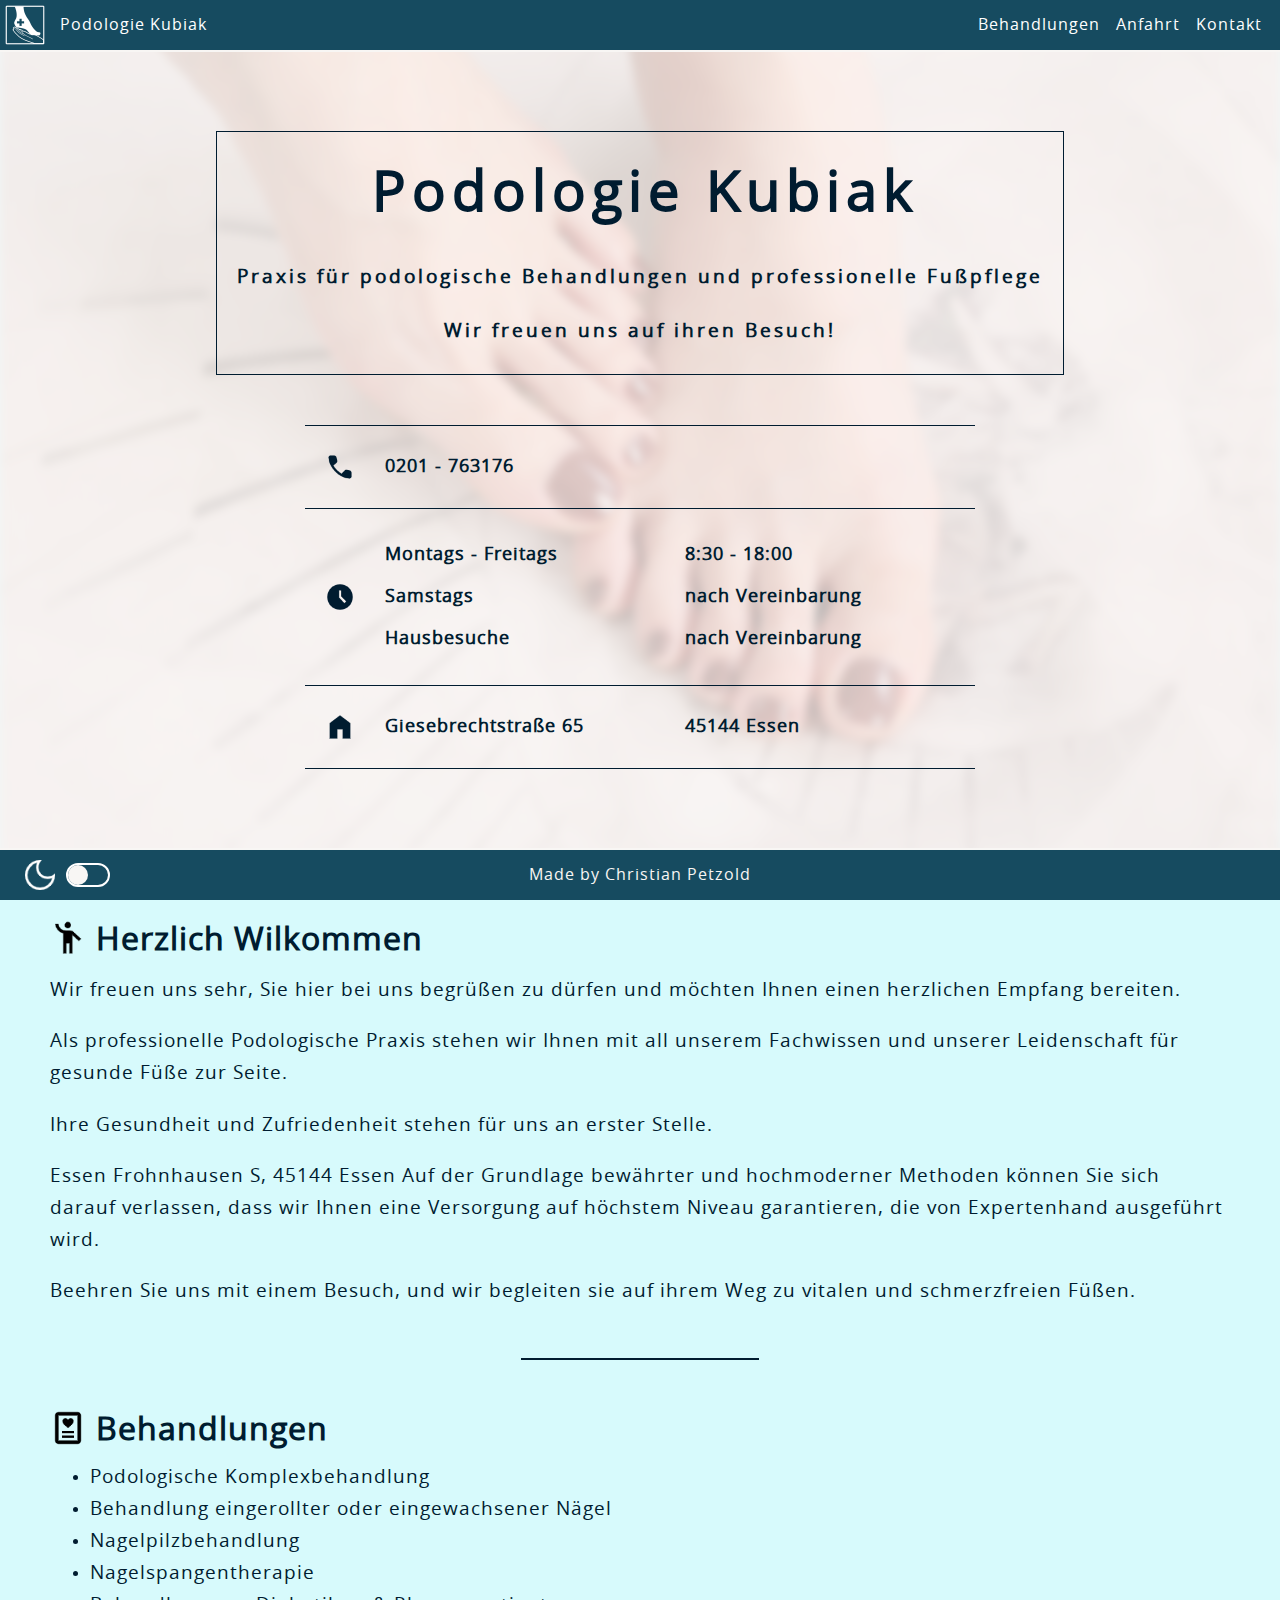
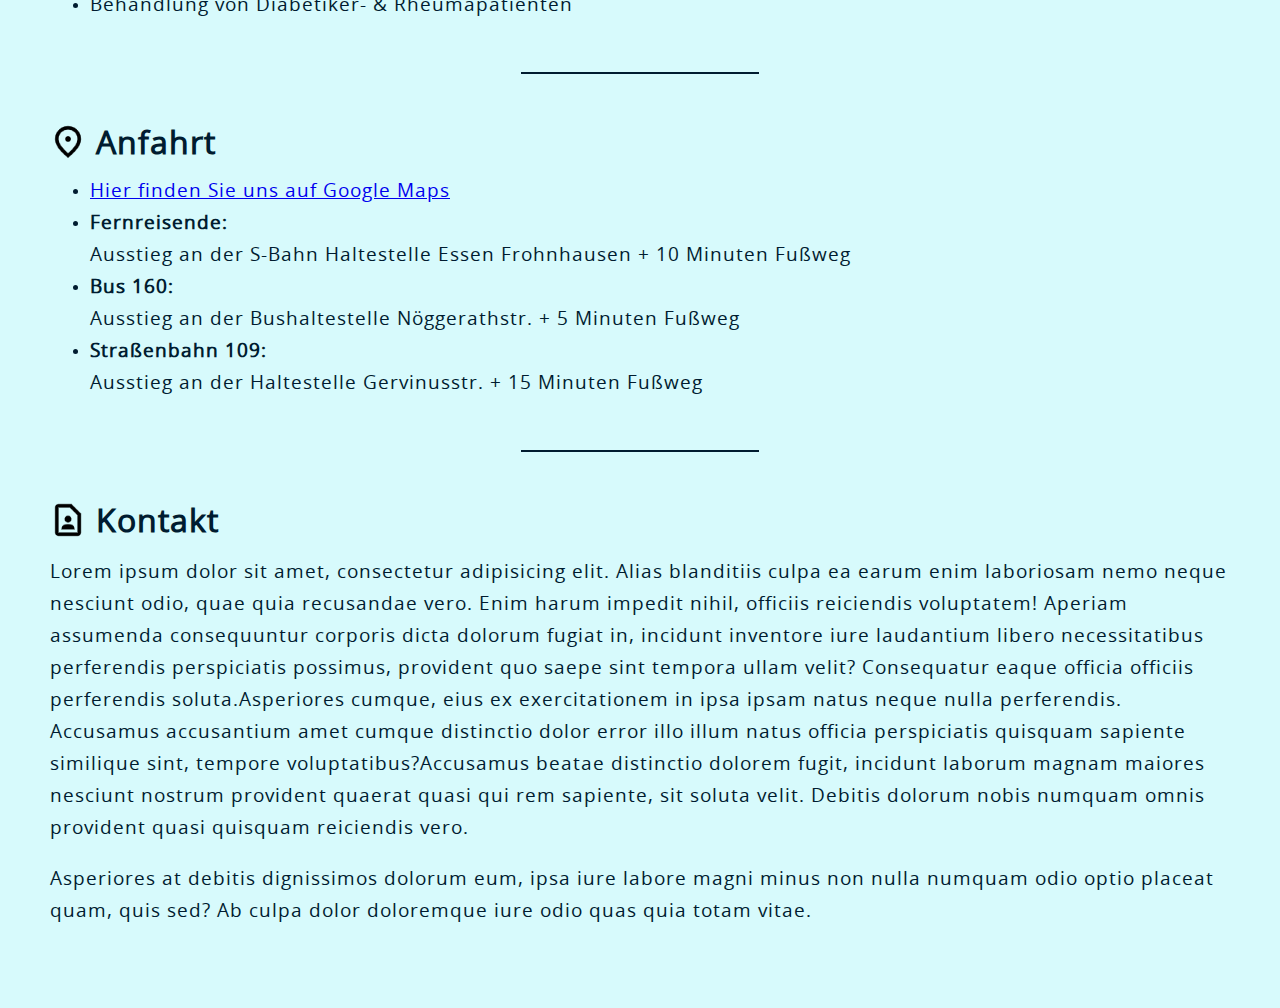
==== index.html @ 6bc362d2 "work on main content" ====
<!doctype html>
<html lang="en">
<head>
    <meta charset="UTF-8">
    <meta name="viewport"
          content="width=device-width, user-scalable=no, initial-scale=1.0, maximum-scale=1.0, minimum-scale=1.0, user-scalable=no">
    <meta http-equiv="X-UA-Compatible" content="ie=edge">
    <link rel="stylesheet" href="styles.css">
    <title>Podologie Kubiak</title>
</head>
<body>
<header>
    <nav class="navbar">
        <div class="left">
            <img class="navbar-icon" src="assets/images/icons/First-draft-icon.png" alt="Podologie Kubiak Logo">
            <a href="#home">Podologie Kubiak</a>
        </div>
        <div class="right">
            <a href="#behandlungen">Behandlungen</a>
            <a href="#anfahrt">Anfahrt</a>
            <a href="#kontakt">Kontakt</a>
        </div>
        <div class="hamburger">
            <div class="bar1"></div>
            <div class="bar2"></div>
            <div class="bar3"></div>
        </div>
    </nav>
</header>
<nav class="mobileNav">
    <a href="#home">Home</a>
    <hr/>
    <a href="#behandlungen">Behandlungen</a>
    <hr/>
    <a href="#anfahrt">Anfahrt</a>
    <hr/>
    <a href="#kontakt">Kontakt</a>
</nav>
<div id="home" class="main">
    <div class="slideshow-overlay-content">
        <div class="text-wrapper">
            <h1>Podologie Kubiak</h1>
            <p>Praxis für podologische Behandlungen und professionelle Fußpflege</p>
            <p>Wir freuen uns auf ihren Besuch!</p>
        </div>
        <div class="info-grid">
            <div id="phone" class="info-grid-item">
                <img class="icon-to-filter" src="assets/images/icons/phone.png">
                <p>0201 - 763176</p>
            </div>
            <div id="time" class="info-grid-item">
                <img class="icon-to-filter" src="assets/images/icons/time.png">
                <div class="time-table">
                    <p id="text1">Montags - Freitags</p>
                    <p id="time1">8:30 - 18:00</p>
                    <p id="text2">Samstags</p>
                    <p id="time2">nach Vereinbarung</p>
                    <p id="text3">Hausbesuche</p>
                    <p id="time3">nach Vereinbarung</p>
                </div>


            </div>
            <div id="address" class="info-grid-item">
                <img class="icon-to-filter" src="assets/images/icons/home.png">
                <div class="address-table">

                </div>
                <p>Giesebrechtstraße 65</p>
                <p>45144 Essen</p>
            </div>
        </div>
    </div>
    <div class="slideshow-overlay"></div>
    <div class="slideshow">
        <div class="slideshow-image">
            <img class=slide-image-1 src="assets/images/main-carousel/feet-1.jpg">
        </div>
        <div class="slideshow-image">
            <img class=slide-image-2 src="assets/images/main-carousel/flowers-1.jpg">
        </div>
        <div class="slideshow-image">
            <img class=slide-image-3 src="assets/images/main-carousel/feet-2.jpg">
        </div>
        <div class="slideshow-image">
            <img class=slide-image-4 src="assets/images/main-carousel/flowers-2.jpg">
        </div>
        <div class="slideshow-image">
            <img class=slide-image-5 src="assets/images/main-carousel/feet-3.jpg">
        </div>
        <div class="slideshow-image">
            <img class=slide-image-6 src="assets/images/main-carousel/flowers-3.jpg">
        </div>
    </div>
</div>
<div class="wrapper">
    <div>
        <header class="section-header">
            <img src="assets/images/icons/person-wave.png" class="icon-to-filter">
            <h1>Herzlich Wilkommen</h1>
        </header>
        <p>
            Wir freuen uns sehr, Sie hier bei uns begrüßen zu dürfen und möchten Ihnen einen herzlichen Empfang
            bereiten. </p>
        <p>
            Als professionelle Podologische Praxis stehen wir Ihnen mit all unserem Fachwissen und unserer Leidenschaft
            für gesunde
            Füße zur Seite.
        </p>

        <p>
            Ihre Gesundheit und Zufriedenheit stehen für uns an erster Stelle.
        </p>

        <p>Essen Frohnhausen S, 45144 Essen
            Auf der Grundlage bewährter und hochmoderner Methoden können Sie sich darauf verlassen, dass wir Ihnen eine
            Versorgung auf höchstem Niveau garantieren, die von Expertenhand ausgeführt wird.
        </p>

        <p>
            Beehren Sie uns mit einem Besuch, und wir begleiten sie auf ihrem Weg zu vitalen und schmerzfreien Füßen.
        </p>
    </div>

    <hr class="section-divider">

    <div>
        <header class="section-header">
            <img src="assets/images/icons/diagnosis.png" class="icon-to-filter">
            <h2 id="behandlungen">Behandlungen</h2>
        </header>
        <ul>
            <li>Podologische Komplexbehandlung</li>
            <li>Behandlung eingerollter oder eingewachsener Nägel</li>
            <li>Nagelpilzbehandlung</li>
            <li>Nagelspangentherapie</li>
            <li>Behandlung von Diabetiker- & Rheumapatienten</li>
        </ul>
    </div>

    <hr class="section-divider">

    <div>
        <header class="section-header">
            <img src="assets/images/icons/location.png" class="icon-to-filter">
            <h2 id="anfahrt">Anfahrt</h2>
        </header>
        <ul class="transit-list">
            <li><a href="https://goo.gl/maps/pxqAhX6qdUjg96m56">Hier finden Sie uns auf Google Maps</a></li>
            <li><p style="font-weight: bold">Fernreisende:</p>
                <p>Ausstieg an der S-Bahn Haltestelle Essen Frohnhausen + 10 Minuten Fußweg</p></li>
            <li>
                <p style="font-weight: bold">Bus 160:</p>
                <p>Ausstieg an der Bushaltestelle Nöggerathstr. + 5 Minuten Fußweg</p></li>
            <li>
                <p style="font-weight: bold">Straßenbahn 109:</p>
                <p>Ausstieg an der Haltestelle Gervinusstr. + 15 Minuten Fußweg</p></li>
        </ul>
    </div>

    <hr class="section-divider">

    <div>
        <header id="kontakt" class="section-header">
            <img src="assets/images/icons/contact.png" class="icon-to-filter">
            <h2>Kontakt</h2>
        </header>
        <p>Lorem ipsum dolor sit amet, consectetur adipisicing elit. Alias blanditiis culpa ea earum enim laboriosam nemo neque nesciunt odio, quae quia recusandae vero. Enim harum impedit nihil, officiis reiciendis voluptatem! Aperiam assumenda consequuntur corporis dicta dolorum fugiat in, incidunt inventore iure laudantium libero necessitatibus perferendis perspiciatis possimus, provident quo saepe sint tempora ullam velit? Consequatur eaque officia officiis perferendis soluta.</span><span>Asperiores cumque, eius ex exercitationem in ipsa ipsam natus neque nulla perferendis. Accusamus accusantium amet cumque distinctio dolor error illo illum natus officia perspiciatis quisquam sapiente similique sint, tempore voluptatibus?</span><span>Accusamus beatae distinctio dolorem fugit, incidunt laborum magnam maiores nesciunt nostrum provident quaerat quasi qui rem sapiente, sit soluta velit. Debitis dolorum nobis numquam omnis provident quasi quisquam reiciendis vero.</span><p>Asperiores at debitis dignissimos dolorum eum, ipsa iure labore magni minus non nulla numquam odio optio placeat quam, quis sed? Ab culpa dolor doloremque iure odio quas quia totam vitae.</p>
    </div>
</div>
<footer class="footer">
    <div class="color-toggle">
        <img class="footer-icon" src="assets/images/icons/dark_mode_icon_white.png" alt="dark-mode">
        <div class="toggle">
            <div class="toggle-bar">
                <div class="toggle-circle"></div>
            </div>
        </div>

    </div>
    <span>Made by Christian Petzold</span>
</footer>
<script src="index.js"></script>
</body>
</html>
---- styles.css ----
@font-face {
    font-family: "Open Sans";
    src: url('assets/fonts/opensans-variablefont_wdthwght-webfont.woff') format("woff");
    src: url('assets/fonts/opensans-variablefont_wdthwght-webfont.woff2') format("woff2");
}

:root {
    --vh: null;

    --fixed-slate: #413F42;
    --fixed-black-pearl: #001C30;
    --fixed-white: #F8F6F4;
    --fixed-deep-sea: #164B60;
    --fixed-turquoise: #64CCC5;
    --fixed-navy: #1B6B93;
    --fixed-rose: #E8A9A9;
    --fixed-white-ice: #D7FAFC;

    --fixed-black-pearl-filter: invert(10%) sepia(21%) saturate(3636%) hue-rotate(175deg) brightness(91%) contrast(103%);
    --fixed-white-filter: invert(99%) sepia(81%) saturate(310%) hue-rotate(293deg) brightness(105%) contrast(94%);

    --theme-font-color: var(--fixed-black-pearl);
    --theme-overlay-color: var(--fixed-white);
    --theme-body-color: var(--fixed-white-ice);
    --theme-nav-color: var(--fixed-deep-sea);
    --theme-color-filter: var(--fixed-black-pearl-filter);
}

body {
    margin: 0;
    height: 100vh;
    height: calc(var(--vh, 1vh) * 100);
    width: 100vw;
    max-width: 100%;

    font-family: "Open Sans", sans-serif;
    letter-spacing: 1px;

    background-color: var(--theme-body-color);
    color: var(--theme-font-color);
}

p{
    font-size: 1.2rem;
    line-height: 2rem;
}

.section-divider {
    margin: 50px auto;
    width: 20%;
    border: 1px solid var(--theme-font-color);
}

li{
    font-size: 1.2rem;
    line-height: 2rem;
}

.navbar {
    position: fixed;
    top: 0;
    width: 100%;
    height: 50px;
    display: flex;
    z-index: 6;

    background-color: var(--theme-nav-color);
    border-bottom: 2px solid var(--fixed-white);
    color: white;
    font-size: 16px;
}

.navbar-icon {
    width: 50px;
    height: 50px;
    margin-right: 10px;
}

.navbar .left {
    position: absolute;
    height: 100%;

    display: flex;
    align-content: center;
    align-items: center;
}

.navbar .left a {
    color: white;
    text-decoration: none;
}

.navbar .left a:hover {
    color: white;
    text-decoration: underline;
    cursor: pointer;
}

.navbar .right {
    height: 100%;
    position: absolute;
    right: 10px;

    display: flex;
    align-content: center;
    align-items: center;
}

.navbar .right a {
    color: white;
    text-decoration: none;
    margin: 0 8px;
}

.navbar .right a:hover {
    cursor: pointer;
    text-decoration: underline;
}

.navbar .hamburger {
    cursor: pointer;
    display: none;
    height: 50px;
    width: 50px;
}

.bar1,
.bar2,
.bar3 {
    background-color: white;
    height: 4px;
    width: 36px;
    margin: 3px;
    border-radius: 10px;
}

.main {
    height: 100vh;
    width: 100%;

    display: flex;
    justify-content: center;
    align-items: center;
}

.slideshow-overlay-content {
    position: absolute;
    height: 100%;
    width: 100%;
    display: flex;
    justify-content: center;
    align-items: center;
    flex-direction: column;
    z-index: 3;
    color: var(--theme-font-color);
}

.text-wrapper {
    display: flex;
    justify-content: center;
    align-items: center;
    flex-direction: column;

    max-width: 80%;
    padding: 30px 10px 0 10px;
    border: 1px solid var(--theme-font-color);

}

.slideshow-overlay-content .text-wrapper h1 {
    margin: 0 10px 40px 10px;
    font-size: 3.5rem;
    letter-spacing: 6px;
    line-height: 4rem;
    text-align: center;
    font-weight: bold;
}

.slideshow-overlay-content .text-wrapper p {
    margin: 0 10px 30px 10px;
    font-size: 1.2rem;
    text-align: center;
    letter-spacing: 3px;
    line-height: 1.5rem;
    font-weight: bold;
}

.slideshow-overlay-content .info-grid {
    padding-top: 50px;
    display: grid;
    grid-template-areas:
    "phone"
    "time"
    "address";
}

.slideshow-overlay-content .info-grid .info-grid-item:last-of-type{
    border-bottom: 1px solid var(--theme-font-color);
}

.slideshow-overlay-content .info-grid .info-grid-item {
    padding: 20px 0;
    display: flex;
    align-content: center;
    align-items: center;
    border-top: 1px solid var(--theme-font-color);
}


.slideshow-overlay-content .info-grid .info-grid-item img {
    filter: var(--theme-color-filter);
    width: 30px;
    height: 30px;
    padding: 5px 20px;
}

.slideshow-overlay-content .info-grid .info-grid-item .time-table {
    margin: 5px 0;
    display: grid;
    grid-template-areas:
    "text1 time1"
    "text2 time2"
    "text3 time3";
}

.slideshow-overlay-content .info-grid .info-grid-item p {
    width: 280px;
    margin: 5px 10px;
    font-weight: bold;
    font-size: 1.1rem;
}

.slideshow-overlay {
    position: absolute;
    height: 100%;
    width: 100%;
    background-color: var(--theme-overlay-color);
    opacity: 75%;
    z-index: 2;
}

.slideshow {
    position: absolute;
    height: 100%;
    width: 100%;
    overflow: hidden;
    z-index: 1;
}

.slideshow-image {
    height: 100%;
    width: 100%;
}

.slideshow-image img {
    object-fit: cover;
    filter: blur(5px);
    width: 100%;
    height: 100%;
}

.wrapper {
    margin: 0 50px;
    box-sizing: border-box;
    padding-bottom: 60px;
}

.section-header {
    margin-top: 20px;
    display: flex;
    align-items: flex-end;
    align-content: center;
}

.section-header img {
    width: 36px;
    height: 36px;
}

h1 {
    font-size: 2rem;
    padding: 0 0 0 10px;
    margin: 0;
}

h2{
    font-size: 2rem;
    padding: 0 0 0 10px;
    margin: 0;
}

.transit-list p {
    margin: 0;
}

footer {
    height: 50px;
    width: 100%;
    z-index: 6;

    position: fixed;
    bottom: 0;
    display: flex;
    justify-content: center;
    align-items: center;

    border-top: 2px solid var(--fixed-white);
    background-color: var(--theme-nav-color);
}

footer span {
    color: var(--fixed-white);
}

footer .color-toggle {
    position: absolute;
    display: flex;
    justify-content: center;
    align-items: center;
    left: 20px;
}

footer .color-toggle .toggle {
    position: relative;
    display: flex;
    justify-content: center;
    align-items: center;
}

footer .color-toggle .toggle .toggle-bar {
    width: 40px;
    height: 20px;
    margin: 0 6px;

    border: 2px solid white;
    border-radius: 14px;
    background-color: var(--theme-nav-color);
}

footer .color-toggle .toggle .toggle-bar .toggle-circle {
    height: 20px;
    width: 20px;
    border-radius: 50%;

    background-color: var(--fixed-white);
    position: absolute;
    left: 8px;
    z-index: 2;
}

.activateDarkMode {
    transform: translateX(20px);
}

.changeSliderColor {
    background-color: var(--fixed-turquoise) !important;
}

footer .footer-icon {
    width: 40px;
}

footer a:hover {
    cursor: pointer;
    text-decoration: underline;
}

.animateBar1 {
    animation: flipBar1 0.4s;
    animation-fill-mode: forwards;
}

.animateBar2 {
    animation: fadeBar2 0.4s;
    animation-fill-mode: forwards;
}

.animateBar3 {
    animation: flipBar3 0.4s;
    animation-fill-mode: forwards;
}

.mobileNav {
    width: 120px;
    height: 100vh;
    display: flex;
    flex-direction: column;
    justify-content: center;
    align-items: center;
    top: 0;
    right: -160px;
    position: fixed;

    transition: transform 0.7s;
    z-index: 5;

    background-color: var(--theme-nav-color);
    border-left: 2px solid var(--fixed-white);
}

.mobileNav a {
    text-decoration: none;
    margin: 12px 0;
    color: var(--fixed-white);
}

.mobileNav hr {
    width: 5px;
    margin: 5px 0;
}

.openDrawer {
    transform: translateX(-160px);
}

.whiteFilter{
    filter:invert(99%) sepia(81%) saturate(310%) hue-rotate(293deg) brightness(105%) contrast(94%);
}


@media only screen and (max-width: 768px) {

    .slideshow-overlay-content .text-wrapper h1 {
        margin: 0 10px 20px 10px;
        font-size: 3rem;
        letter-spacing: 6px;
        line-height: 3rem;
    }

    .slideshow-overlay-content .text-wrapper p {
        margin: 0 5px 10px 5px;
        font-size: 1rem;
        text-align: center;
        line-height: 2rem;
        letter-spacing: 1px;
        font-weight: bold;
    }

    .slideshow-overlay-content .info-grid .info-grid-item p {
        width: 200px;
        margin: 5px 5px;
        font-size: 1rem;
        letter-spacing: 0px;
    }

    .slideshow-overlay-content .info-grid .info-grid-item img {
        width: 25px;
        height: 25px;
        margin: 0;
        padding: 5px 20px 5px 0px;
    }

    .wrapper {
        margin: 0 20px;
    }

    .navbar .right {
        display: none;
    }

    .navbar .hamburger {
        position: absolute;
        right: 10px;
        display: flex;
        flex-direction: column;
        justify-content: center;
        align-items: center;
    }

    footer span {
        display: none;
    }

    footer .color-toggle {
        position: static;
        align-self: center;
    }
}

@media only screen and  (max-width: 480px) {

    .text-wrapper{
        padding: 10px 0 0 0;
    }

    .slideshow-overlay-content .text-wrapper h1 {
        margin: 0 5px 10px 5px;
        font-size: 1.8rem;
        font-weight: 1000;
    }

    .slideshow-overlay-content .text-wrapper p:nth-of-type(1) {
        margin: 0 3px 10px 3px;
        font-size: 0.9rem;
        font-weight: 400;
    }

    .slideshow-overlay-content .text-wrapper p:nth-of-type(2) {
        display: none;
    }

    .slideshow-overlay-content .info-grid{
        padding: 30px;
    }

    .slideshow-overlay-content .info-grid .info-grid-item {
        padding: 10px 0;
    }

    .slideshow-overlay-content .info-grid .info-grid-item p {
        width: 130px;
        margin: 5px 0;
        font-size: 0.75rem;
        letter-spacing: 0;
    }

    .slideshow-overlay-content .info-grid .info-grid-item img {
        width: 20px;
        height: 20px;
        padding: 5px 10px 5px 0;
    }

}

@media only screen and (max-width: 300px) {

    .navbar .hamburger{
        width: 15px;
        height: 15px;
    }

    .slideshow-overlay-content .info-grid .info-grid-item p {
        width: 120px;
        font-size: 0.7rem;
    }

    .slideshow-overlay-content .info-grid .info-grid-item img {
        width: 20px;
        height: 20px;
        padding: 5px 10px;
    }

    .navbar .left .navbar-icon {
        display: none;
    }

    .slideshow-overlay-content .text-wrapper p:nth-of-type(1) {
        margin: 0 3px 20px 3px;
        font-size: 0.9rem;
    }


    .navbar .left a {
        margin-left: 10px;
    }


}

@media only screen and (min-width: 769px) {
    .mobileNav {
        transform: translateX(160px);
    }
}

@keyframes flipBar1 {
    from {
        transform: rotate(0deg);
    }
    to {
        transform: rotate(45deg) translate(4px, 10px);
    }
}

@keyframes reverseFlipBar1 {
    from {
        transform: rotate(45deg) translate(4px, 10px);
    }
    to {
        transform: rotate(0deg);
    }
}

@keyframes flipBar3 {
    from {
        transform: rotate(0deg);
    }
    to {
        transform: rotate(-45deg) translate(4px, -10px);
    }
}

@keyframes fadeBar2 {
    from {
        transform: scaleX(1);
        opacity: 1;
    }
    to {
        transform: scaleX(0);
    }
}
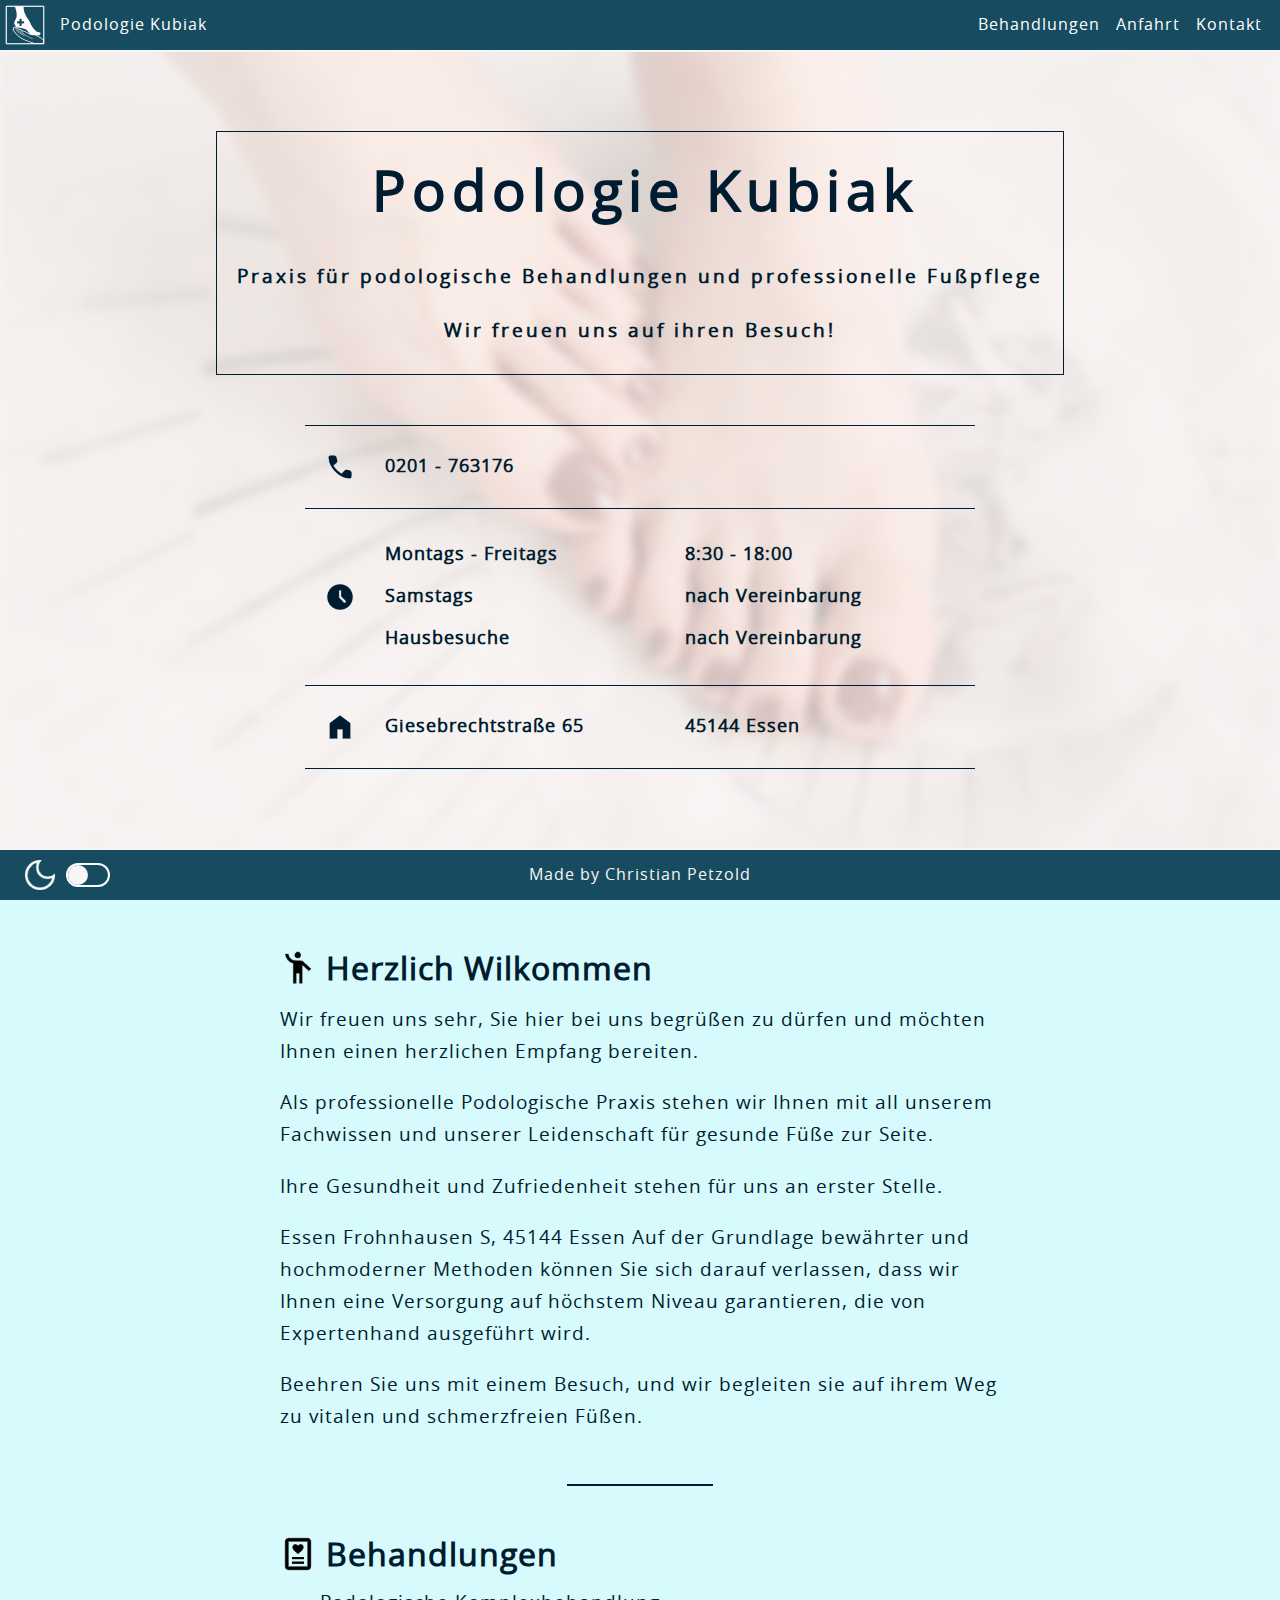
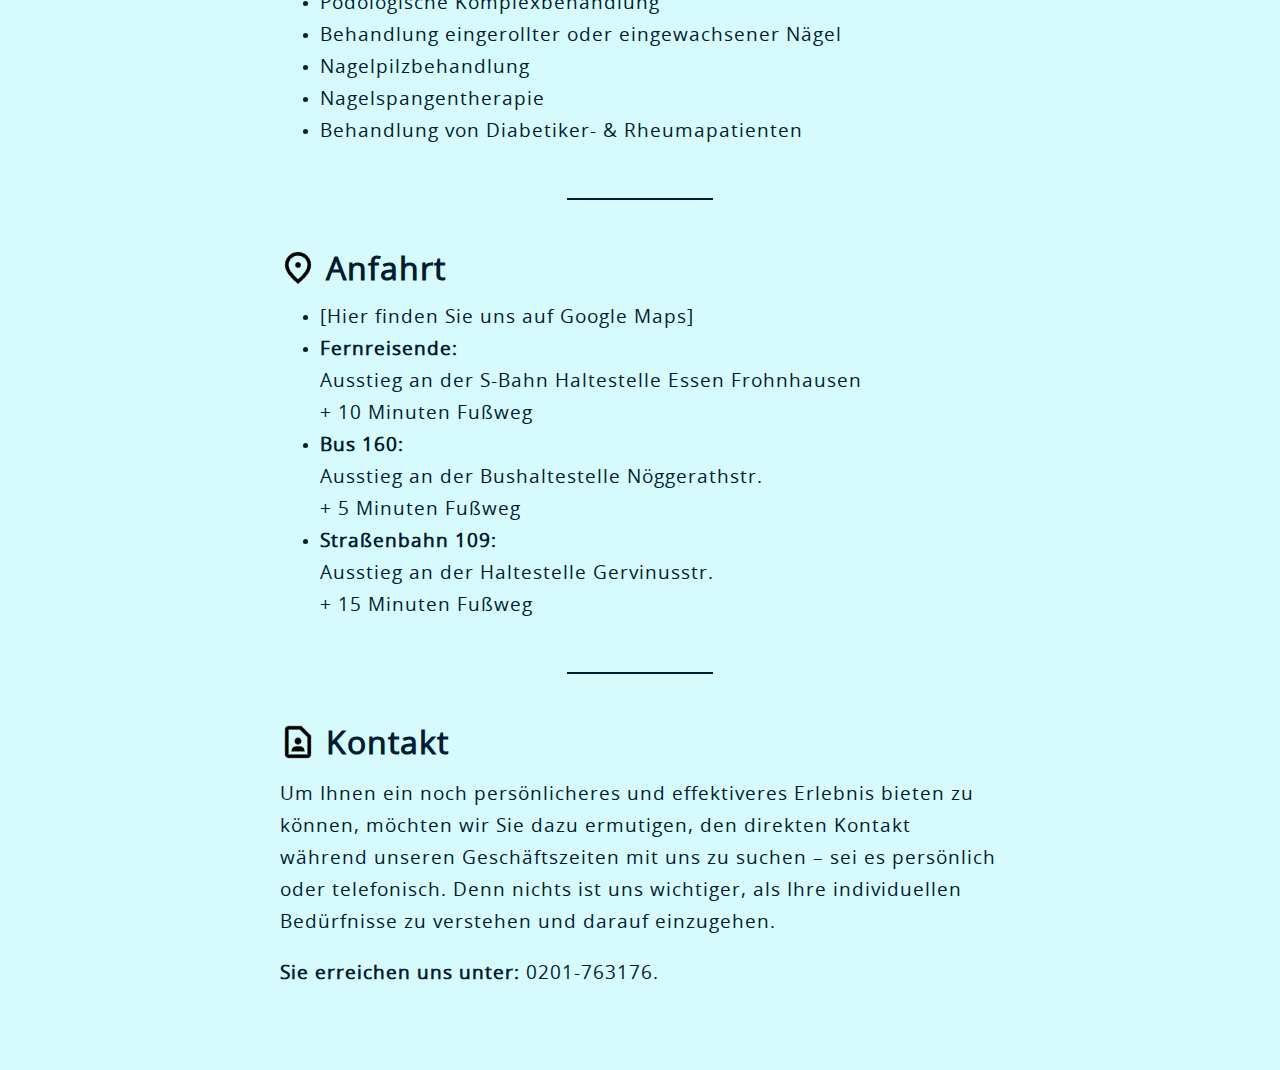
==== commit bcaffb67: "newest version" ====
--- a/index.html
+++ b/index.html
@@ -20,10 +20,12 @@
             <a href="#anfahrt">Anfahrt</a>
             <a href="#kontakt">Kontakt</a>
         </div>
-        <div class="hamburger">
-            <div class="bar1"></div>
-            <div class="bar2"></div>
-            <div class="bar3"></div>
+        <div class="phone-menu">
+            <div class="hamburger">
+                <div class="bar1"></div>
+                <div class="bar2"></div>
+                <div class="bar3"></div>
+            </div>
         </div>
     </nav>
 </header>
@@ -93,79 +95,96 @@
         </div>
     </div>
 </div>
-<div class="wrapper">
-    <div>
-        <header class="section-header">
-            <img src="assets/images/icons/person-wave.png" class="icon-to-filter">
-            <h1>Herzlich Wilkommen</h1>
-        </header>
-        <p>
-            Wir freuen uns sehr, Sie hier bei uns begrüßen zu dürfen und möchten Ihnen einen herzlichen Empfang
-            bereiten. </p>
-        <p>
-            Als professionelle Podologische Praxis stehen wir Ihnen mit all unserem Fachwissen und unserer Leidenschaft
-            für gesunde
-            Füße zur Seite.
-        </p>
-
-        <p>
-            Ihre Gesundheit und Zufriedenheit stehen für uns an erster Stelle.
-        </p>
-
-        <p>Essen Frohnhausen S, 45144 Essen
-            Auf der Grundlage bewährter und hochmoderner Methoden können Sie sich darauf verlassen, dass wir Ihnen eine
-            Versorgung auf höchstem Niveau garantieren, die von Expertenhand ausgeführt wird.
-        </p>
-
-        <p>
-            Beehren Sie uns mit einem Besuch, und wir begleiten sie auf ihrem Weg zu vitalen und schmerzfreien Füßen.
-        </p>
-    </div>
-
-    <hr class="section-divider">
-
-    <div>
-        <header class="section-header">
-            <img src="assets/images/icons/diagnosis.png" class="icon-to-filter">
-            <h2 id="behandlungen">Behandlungen</h2>
-        </header>
-        <ul>
-            <li>Podologische Komplexbehandlung</li>
-            <li>Behandlung eingerollter oder eingewachsener Nägel</li>
-            <li>Nagelpilzbehandlung</li>
-            <li>Nagelspangentherapie</li>
-            <li>Behandlung von Diabetiker- & Rheumapatienten</li>
-        </ul>
-    </div>
-
-    <hr class="section-divider">
-
-    <div>
-        <header class="section-header">
-            <img src="assets/images/icons/location.png" class="icon-to-filter">
-            <h2 id="anfahrt">Anfahrt</h2>
-        </header>
-        <ul class="transit-list">
-            <li><a href="https://goo.gl/maps/pxqAhX6qdUjg96m56">Hier finden Sie uns auf Google Maps</a></li>
-            <li><p style="font-weight: bold">Fernreisende:</p>
-                <p>Ausstieg an der S-Bahn Haltestelle Essen Frohnhausen + 10 Minuten Fußweg</p></li>
-            <li>
-                <p style="font-weight: bold">Bus 160:</p>
-                <p>Ausstieg an der Bushaltestelle Nöggerathstr. + 5 Minuten Fußweg</p></li>
-            <li>
-                <p style="font-weight: bold">Straßenbahn 109:</p>
-                <p>Ausstieg an der Haltestelle Gervinusstr. + 15 Minuten Fußweg</p></li>
-        </ul>
-    </div>
-
-    <hr class="section-divider">
-
-    <div>
-        <header id="kontakt" class="section-header">
-            <img src="assets/images/icons/contact.png" class="icon-to-filter">
-            <h2>Kontakt</h2>
-        </header>
-        <p>Lorem ipsum dolor sit amet, consectetur adipisicing elit. Alias blanditiis culpa ea earum enim laboriosam nemo neque nesciunt odio, quae quia recusandae vero. Enim harum impedit nihil, officiis reiciendis voluptatem! Aperiam assumenda consequuntur corporis dicta dolorum fugiat in, incidunt inventore iure laudantium libero necessitatibus perferendis perspiciatis possimus, provident quo saepe sint tempora ullam velit? Consequatur eaque officia officiis perferendis soluta.</span><span>Asperiores cumque, eius ex exercitationem in ipsa ipsam natus neque nulla perferendis. Accusamus accusantium amet cumque distinctio dolor error illo illum natus officia perspiciatis quisquam sapiente similique sint, tempore voluptatibus?</span><span>Accusamus beatae distinctio dolorem fugit, incidunt laborum magnam maiores nesciunt nostrum provident quaerat quasi qui rem sapiente, sit soluta velit. Debitis dolorum nobis numquam omnis provident quasi quisquam reiciendis vero.</span><p>Asperiores at debitis dignissimos dolorum eum, ipsa iure labore magni minus non nulla numquam odio optio placeat quam, quis sed? Ab culpa dolor doloremque iure odio quas quia totam vitae.</p>
+<div class="flex-wrapper">
+
+    <div class="wrapper">
+        <div>
+            <header class="section-header">
+                <img src="assets/images/icons/person-wave.png" class="icon-to-filter">
+                <h1>Herzlich Wilkommen</h1>
+            </header>
+            <p>
+                Wir freuen uns sehr, Sie hier bei uns begrüßen zu dürfen und möchten Ihnen einen herzlichen Empfang
+                bereiten. </p>
+            <p>
+                Als professionelle Podologische Praxis stehen wir Ihnen mit all unserem Fachwissen und unserer
+                Leidenschaft
+                für gesunde
+                Füße zur Seite.
+            </p>
+
+            <p>
+                Ihre Gesundheit und Zufriedenheit stehen für uns an erster Stelle.
+            </p>
+
+            <p>Essen Frohnhausen S, 45144 Essen
+                Auf der Grundlage bewährter und hochmoderner Methoden können Sie sich darauf verlassen, dass wir Ihnen
+                eine
+                Versorgung auf höchstem Niveau garantieren, die von Expertenhand ausgeführt wird.
+            </p>
+
+            <p>
+                Beehren Sie uns mit einem Besuch, und wir begleiten sie auf ihrem Weg zu vitalen und schmerzfreien
+                Füßen.
+            </p>
+        </div>
+
+        <hr class="section-divider">
+
+        <div>
+            <header id="behandlungen" class="section-header">
+                <img src="assets/images/icons/diagnosis.png" class="icon-to-filter">
+                <h2>Behandlungen</h2>
+            </header>
+            <ul>
+                <li>Podologische Komplexbehandlung</li>
+                <li>Behandlung eingerollter oder eingewachsener Nägel</li>
+                <li>Nagelpilzbehandlung</li>
+                <li>Nagelspangentherapie</li>
+                <li>Behandlung von Diabetiker- & Rheumapatienten</li>
+            </ul>
+        </div>
+
+        <hr class="section-divider">
+
+        <div>
+            <header id="anfahrt" class="section-header">
+                <img src="assets/images/icons/location.png" class="icon-to-filter">
+                <h2>Anfahrt</h2>
+            </header>
+            <ul class="transit-list">
+                <li><a href="https://goo.gl/maps/pxqAhX6qdUjg96m56">[Hier finden Sie uns auf Google Maps]</a></li>
+                <li><p style="font-weight: bold">Fernreisende:</p>
+                    <p>Ausstieg an der S-Bahn Haltestelle Essen Frohnhausen</p>
+                    <p>+ 10 Minuten Fußweg</p></li>
+                <li>
+                    <p style="font-weight: bold">Bus 160:</p>
+                    <p>Ausstieg an der Bushaltestelle Nöggerathstr.</p>
+                    <p>+ 5 Minuten Fußweg</p></li>
+                <li>
+                    <p style="font-weight: bold">Straßenbahn 109:</p>
+                    <p>Ausstieg an der Haltestelle Gervinusstr.</p>
+                    <p>+ 15 Minuten Fußweg</p></li>
+            </ul>
+        </div>
+
+        <hr class="section-divider">
+
+        <div>
+            <header id="kontakt" class="section-header">
+                <img src="assets/images/icons/contact.png" class="icon-to-filter">
+                <h2>Kontakt</h2>
+            </header>
+            <p>
+                Um Ihnen ein noch persönlicheres und effektiveres Erlebnis bieten zu können, möchten wir Sie dazu
+                ermutigen,
+                den direkten Kontakt während unseren Geschäftszeiten mit uns zu suchen – sei es persönlich oder
+                telefonisch.
+                Denn nichts ist uns wichtiger, als Ihre individuellen Bedürfnisse zu verstehen und darauf einzugehen.
+            </p>
+            <p><strong>Sie erreichen uns unter: </strong><a href="tel:0201-763176">0201-763176</a>.</p>
+
+        </div>
     </div>
 </div>
 <footer class="footer">
@@ -176,7 +195,7 @@
                 <div class="toggle-circle"></div>
             </div>
         </div>
-
+<!--<a href="tel:tel:0201-763176"><img src="assets/images/icons/phone.png" alt=""></a>-->
     </div>
     <span>Made by Christian Petzold</span>
 </footer>
--- a/styles.css
+++ b/styles.css
@@ -46,7 +46,7 @@
 }
 
 .section-divider {
-    margin: 50px auto;
+    margin: 50px auto 0 auto;
     width: 20%;
     border: 1px solid var(--theme-font-color);
 }
@@ -54,6 +54,15 @@
 li{
     font-size: 1.2rem;
     line-height: 2rem;
+}
+
+a{
+    color: var(--theme-font-color);
+    text-decoration: none;
+}
+
+a:hover{
+    text-decoration: underline;
 }
 
 .navbar {
@@ -259,14 +268,20 @@
     height: 100%;
 }
 
+.flex-wrapper{
+    display: flex;
+    justify-content: center;
+}
+
 .wrapper {
     margin: 0 50px;
     box-sizing: border-box;
     padding-bottom: 60px;
+    max-width: 720px;
 }
 
 .section-header {
-    margin-top: 20px;
+    padding-top: 50px;
     display: flex;
     align-items: flex-end;
     align-content: center;
@@ -356,9 +371,11 @@
     background-color: var(--fixed-turquoise) !important;
 }
 
-footer .footer-icon {
+footer img {
     width: 40px;
 }
+
+
 
 footer a:hover {
     cursor: pointer;
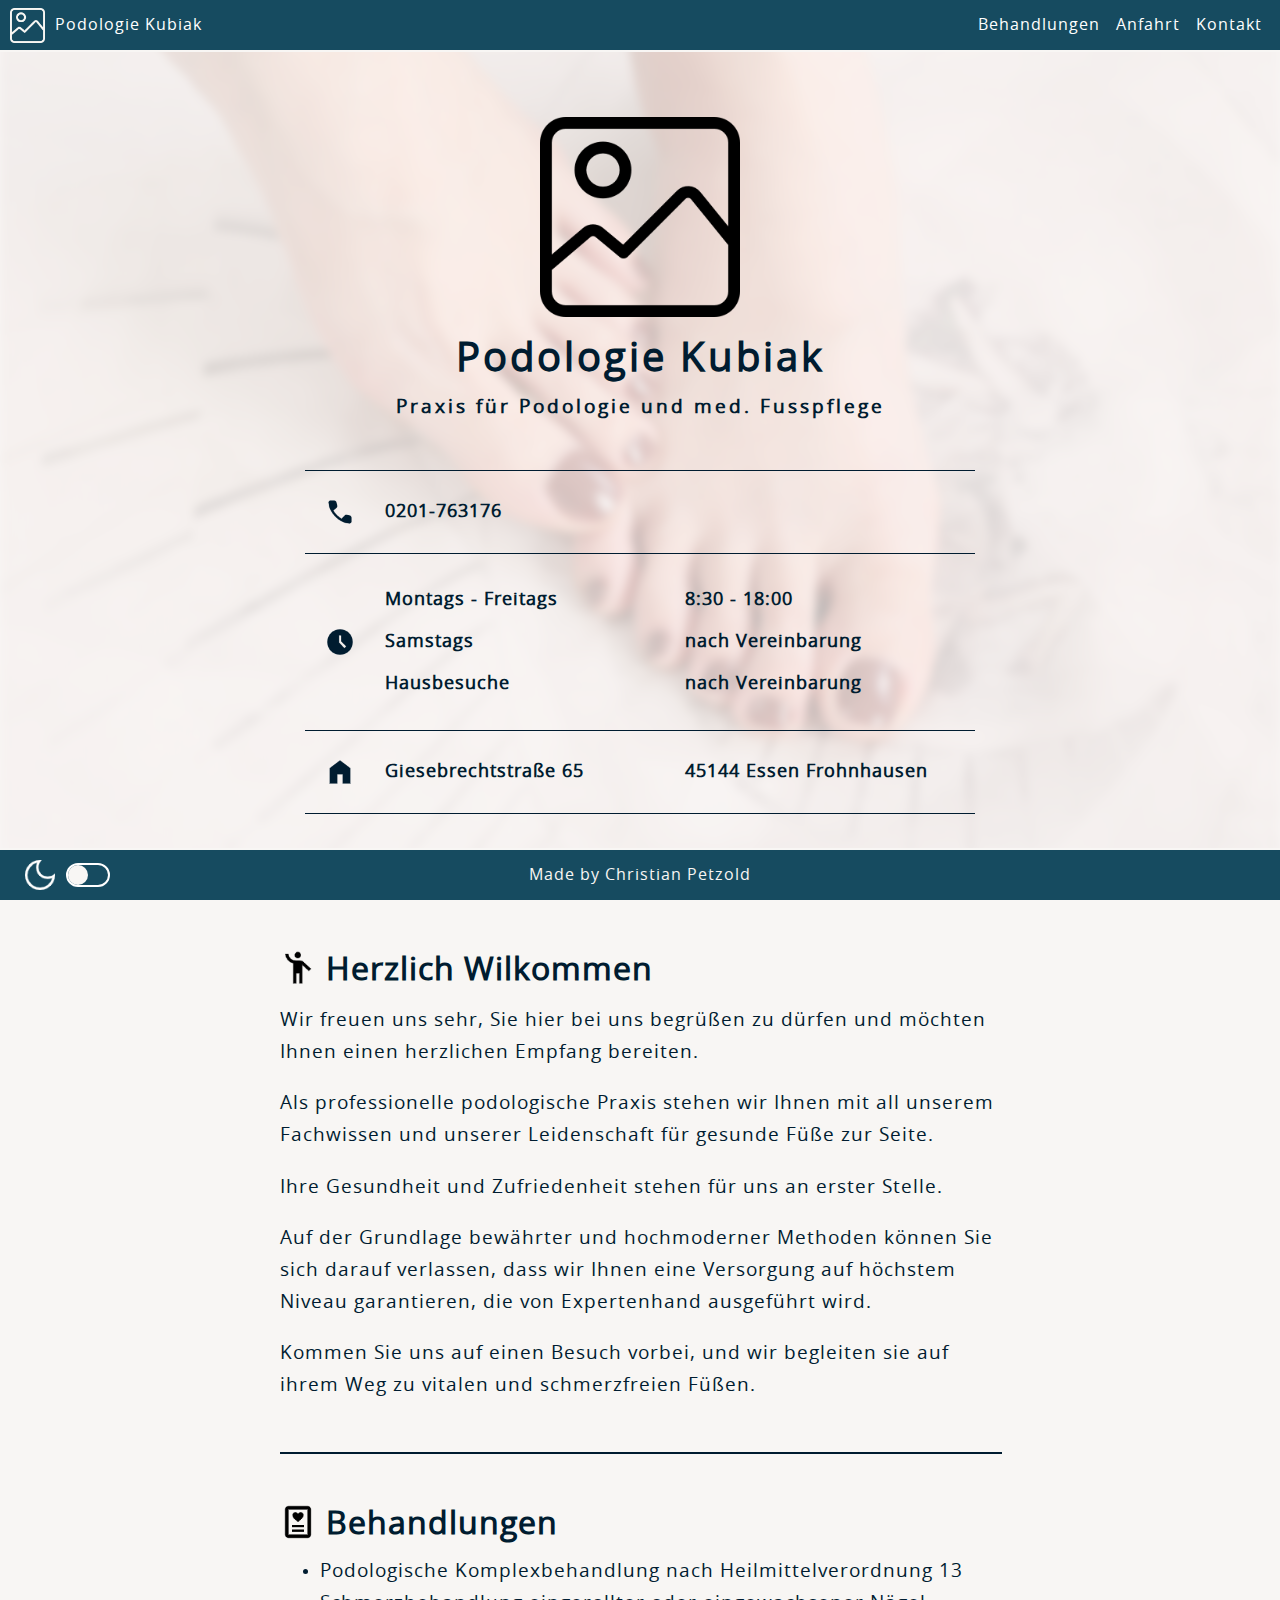
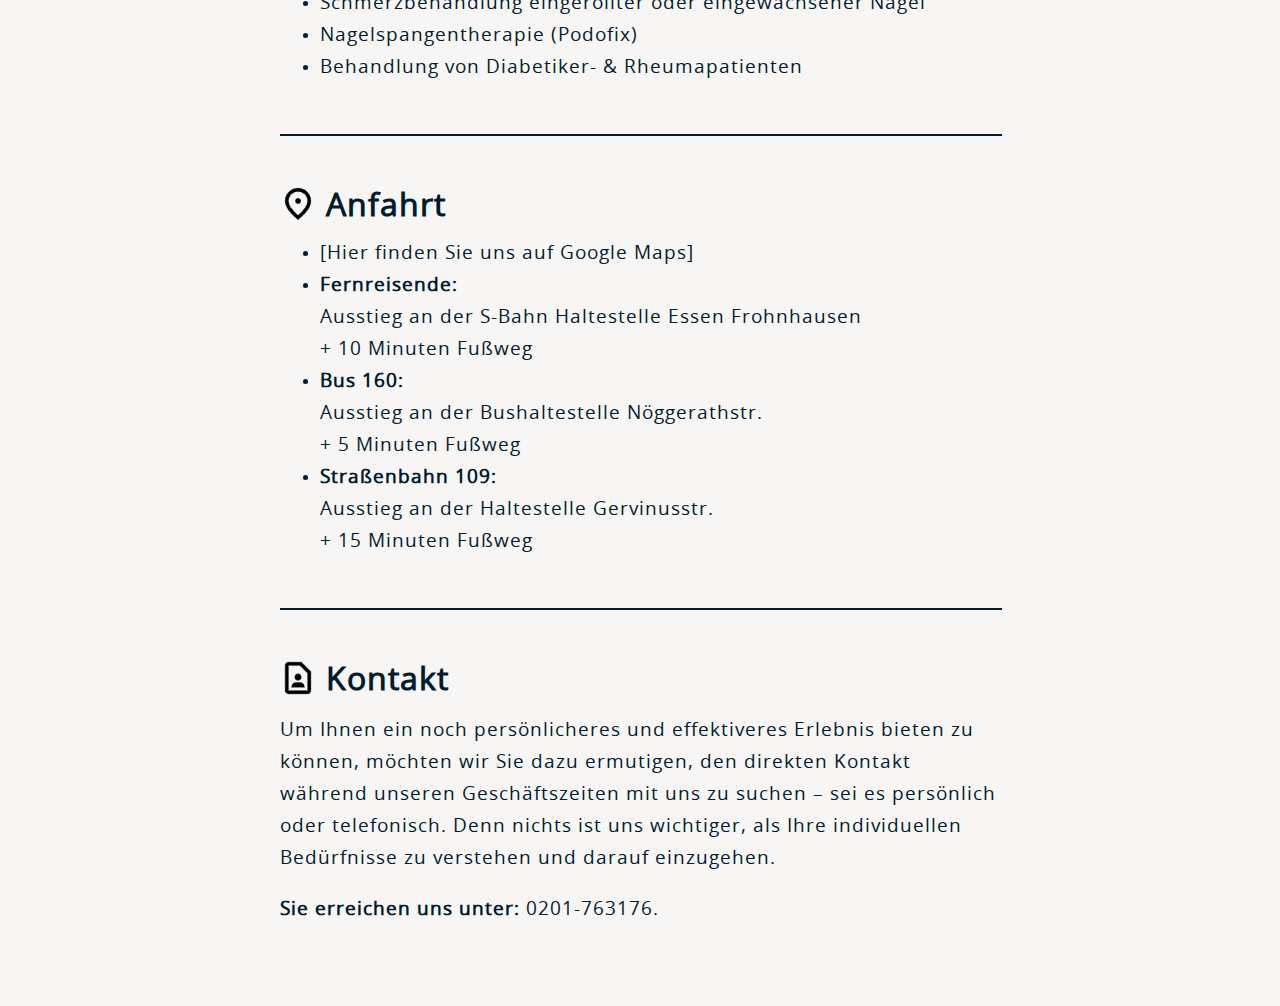
==== commit 4804fe28: "Continued work on home section and nav elements" ====
--- a/index.html
+++ b/index.html
@@ -12,7 +12,7 @@
 <header>
     <nav class="navbar">
         <div class="left">
-            <img class="navbar-icon" src="assets/images/icons/First-draft-icon.png" alt="Podologie Kubiak Logo">
+            <img class="navbar-icon" src="assets/images/logo/logo-placeholder.png" alt="Podologie Kubiak Logo">
             <a href="#home">Podologie Kubiak</a>
         </div>
         <div class="right">
@@ -30,25 +30,22 @@
     </nav>
 </header>
 <nav class="mobileNav">
-    <a href="#home">Home</a>
-    <hr/>
-    <a href="#behandlungen">Behandlungen</a>
-    <hr/>
-    <a href="#anfahrt">Anfahrt</a>
-    <hr/>
-    <a href="#kontakt">Kontakt</a>
+    <a href="#home"><img class="icon-to-filter" src="assets/images/icons/home.png" alt="Home"></a>
+    <a href="#behandlungen"><img class="icon-to-filter" src="assets/images/icons/diagnosis.png" alt="Behandlungen"></a>
+    <a href="#anfahrt"><img class="icon-to-filter" src="assets/images/icons/location.png" alt="Anfahrt"></a>
+    <a href="#kontakt"><img class="icon-to-filter" src="assets/images/icons/contact.png" alt="Kontakt"></a>
 </nav>
 <div id="home" class="main">
     <div class="slideshow-overlay-content">
         <div class="text-wrapper">
-            <h1>Podologie Kubiak</h1>
-            <p>Praxis für podologische Behandlungen und professionelle Fußpflege</p>
-            <p>Wir freuen uns auf ihren Besuch!</p>
+            <img class="main-logo icon-to-filter" src="assets/images/logo/logo-placeholder.png" alt="Podologie Kubiak Logo">
+            <h1 class="main-logo-title">Podologie Kubiak</h1>
+            <p class="main-logo-description">Praxis für Podologie und med. Fusspflege</p>
         </div>
         <div class="info-grid">
             <div id="phone" class="info-grid-item">
                 <img class="icon-to-filter" src="assets/images/icons/phone.png">
-                <p>0201 - 763176</p>
+                <p><a href="tel:0201-763176">0201-763176</a></p>
             </div>
             <div id="time" class="info-grid-item">
                 <img class="icon-to-filter" src="assets/images/icons/time.png">
@@ -69,7 +66,7 @@
 
                 </div>
                 <p>Giesebrechtstraße 65</p>
-                <p>45144 Essen</p>
+                <p>45144 Essen Frohnhausen</p>
             </div>
         </div>
     </div>
@@ -101,30 +98,27 @@
         <div>
             <header class="section-header">
                 <img src="assets/images/icons/person-wave.png" class="icon-to-filter">
-                <h1>Herzlich Wilkommen</h1>
+                <h2>Herzlich Wilkommen</h2>
             </header>
             <p>
                 Wir freuen uns sehr, Sie hier bei uns begrüßen zu dürfen und möchten Ihnen einen herzlichen Empfang
                 bereiten. </p>
             <p>
-                Als professionelle Podologische Praxis stehen wir Ihnen mit all unserem Fachwissen und unserer
-                Leidenschaft
-                für gesunde
-                Füße zur Seite.
+                Als professionelle podologische Praxis stehen wir Ihnen mit all unserem Fachwissen und unserer
+                Leidenschaft für gesunde Füße zur Seite.
             </p>
 
             <p>
                 Ihre Gesundheit und Zufriedenheit stehen für uns an erster Stelle.
             </p>
 
-            <p>Essen Frohnhausen S, 45144 Essen
+            <p>
                 Auf der Grundlage bewährter und hochmoderner Methoden können Sie sich darauf verlassen, dass wir Ihnen
-                eine
-                Versorgung auf höchstem Niveau garantieren, die von Expertenhand ausgeführt wird.
+                eine Versorgung auf höchstem Niveau garantieren, die von Expertenhand ausgeführt wird.
             </p>
 
             <p>
-                Beehren Sie uns mit einem Besuch, und wir begleiten sie auf ihrem Weg zu vitalen und schmerzfreien
+                Kommen Sie uns auf einen Besuch vorbei, und wir begleiten sie auf ihrem Weg zu vitalen und schmerzfreien
                 Füßen.
             </p>
         </div>
@@ -137,10 +131,9 @@
                 <h2>Behandlungen</h2>
             </header>
             <ul>
-                <li>Podologische Komplexbehandlung</li>
-                <li>Behandlung eingerollter oder eingewachsener Nägel</li>
-                <li>Nagelpilzbehandlung</li>
-                <li>Nagelspangentherapie</li>
+                <li>Podologische Komplexbehandlung nach Heilmittelverordnung 13</li>
+                <li>Schmerzbehandlung eingerollter oder eingewachsener Nägel</li>
+                <li>Nagelspangentherapie (Podofix) </li>
                 <li>Behandlung von Diabetiker- & Rheumapatienten</li>
             </ul>
         </div>
--- a/styles.css
+++ b/styles.css
@@ -21,7 +21,7 @@
 
     --theme-font-color: var(--fixed-black-pearl);
     --theme-overlay-color: var(--fixed-white);
-    --theme-body-color: var(--fixed-white-ice);
+    --theme-body-color: var(--fixed-white);
     --theme-nav-color: var(--fixed-deep-sea);
     --theme-color-filter: var(--fixed-black-pearl-filter);
 }
@@ -47,7 +47,7 @@
 
 .section-divider {
     margin: 50px auto 0 auto;
-    width: 20%;
+    width: 100%;
     border: 1px solid var(--theme-font-color);
 }
 
@@ -80,9 +80,10 @@
 }
 
 .navbar-icon {
-    width: 50px;
-    height: 50px;
-    margin-right: 10px;
+    filter: var(--fixed-white-filter);
+    width: 35px;
+    height: 35px;
+    margin: 0 10px;
 }
 
 .navbar .left {
@@ -172,20 +173,21 @@
 
     max-width: 80%;
     padding: 30px 10px 0 10px;
-    border: 1px solid var(--theme-font-color);
-
-}
-
-.slideshow-overlay-content .text-wrapper h1 {
-    margin: 0 10px 40px 10px;
-    font-size: 3.5rem;
-    letter-spacing: 6px;
+}
+
+.main-logo{
+    width: 200px;
+}
+
+.main-logo-title{
+    margin: 10px 10px 5px 10px;
+    font-size: 2.5rem;
+    letter-spacing: 3px;
     line-height: 4rem;
     text-align: center;
     font-weight: bold;
 }
-
-.slideshow-overlay-content .text-wrapper p {
+.main-logo-description{
     margin: 0 10px 30px 10px;
     font-size: 1.2rem;
     text-align: center;
@@ -194,8 +196,9 @@
     font-weight: bold;
 }
 
+
 .slideshow-overlay-content .info-grid {
-    padding-top: 50px;
+    padding-top: 20px;
     display: grid;
     grid-template-areas:
     "phone"
@@ -292,12 +295,6 @@
     height: 36px;
 }
 
-h1 {
-    font-size: 2rem;
-    padding: 0 0 0 10px;
-    margin: 0;
-}
-
 h2{
     font-size: 2rem;
     padding: 0 0 0 10px;
@@ -375,8 +372,6 @@
     width: 40px;
 }
 
-
-
 footer a:hover {
     cursor: pointer;
     text-decoration: underline;
@@ -398,7 +393,7 @@
 }
 
 .mobileNav {
-    width: 120px;
+    width: 80px;
     height: 100vh;
     display: flex;
     flex-direction: column;
@@ -415,10 +410,10 @@
     border-left: 2px solid var(--fixed-white);
 }
 
-.mobileNav a {
-    text-decoration: none;
-    margin: 12px 0;
-    color: var(--fixed-white);
+.mobileNav a img {
+    filter: var(--fixed-white-filter);
+    height: 35px;
+    margin: 10px 0;
 }
 
 .mobileNav hr {
@@ -437,26 +432,23 @@
 
 @media only screen and (max-width: 768px) {
 
-    .slideshow-overlay-content .text-wrapper h1 {
-        margin: 0 10px 20px 10px;
-        font-size: 3rem;
-        letter-spacing: 6px;
-        line-height: 3rem;
-    }
-
-    .slideshow-overlay-content .text-wrapper p {
-        margin: 0 5px 10px 5px;
-        font-size: 1rem;
-        text-align: center;
-        line-height: 2rem;
-        letter-spacing: 1px;
-        font-weight: bold;
+    .main-logo{
+        width: 150px;
+    }
+
+    .main-logo-title{
+        font-size: 2rem;
+        line-height: 2.5rem;
+
+    }
+    .main-logo-description{
+        font-size: 0.7rem;
     }
 
     .slideshow-overlay-content .info-grid .info-grid-item p {
         width: 200px;
         margin: 5px 5px;
-        font-size: 1rem;
+        font-size: 0.8rem;
         letter-spacing: 0px;
     }
 
@@ -500,19 +492,16 @@
         padding: 10px 0 0 0;
     }
 
-    .slideshow-overlay-content .text-wrapper h1 {
-        margin: 0 5px 10px 5px;
-        font-size: 1.8rem;
-        font-weight: 1000;
-    }
-
-    .slideshow-overlay-content .text-wrapper p:nth-of-type(1) {
-        margin: 0 3px 10px 3px;
-        font-size: 0.9rem;
-        font-weight: 400;
-    }
-
-    .slideshow-overlay-content .text-wrapper p:nth-of-type(2) {
+    .main-logo{
+        width: 120px;
+    }
+
+    .main-logo-title{
+        font-size: 1.3rem;
+        line-height: 2rem;
+
+    }
+    .main-logo-description{
         display: none;
     }
 
@@ -527,7 +516,7 @@
     .slideshow-overlay-content .info-grid .info-grid-item p {
         width: 130px;
         margin: 5px 0;
-        font-size: 0.75rem;
+        font-size: 0.6rem;
         letter-spacing: 0;
     }
 
@@ -540,12 +529,7 @@
 }
 
 @media only screen and (max-width: 300px) {
-
-    .navbar .hamburger{
-        width: 15px;
-        height: 15px;
-    }
-
+    
     .slideshow-overlay-content .info-grid .info-grid-item p {
         width: 120px;
         font-size: 0.7rem;
@@ -561,12 +545,6 @@
         display: none;
     }
 
-    .slideshow-overlay-content .text-wrapper p:nth-of-type(1) {
-        margin: 0 3px 20px 3px;
-        font-size: 0.9rem;
-    }
-
-
     .navbar .left a {
         margin-left: 10px;
     }
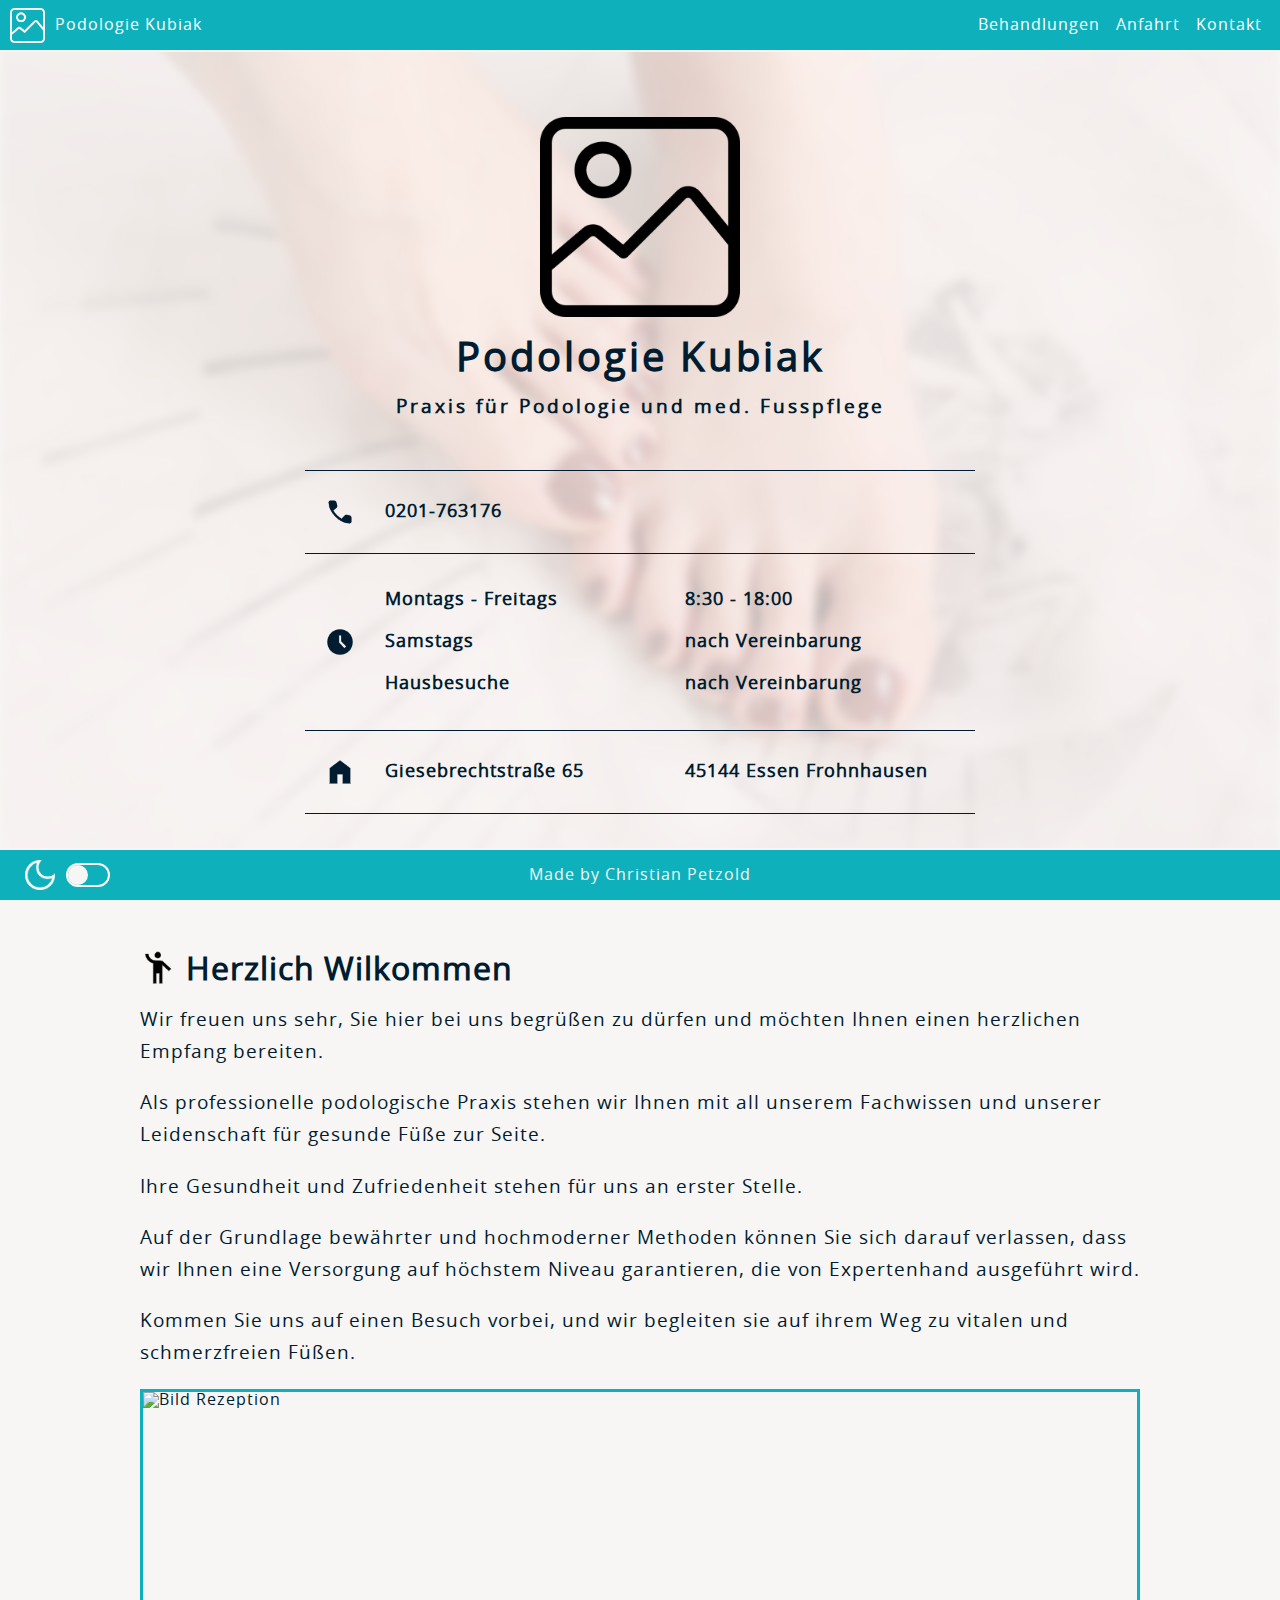
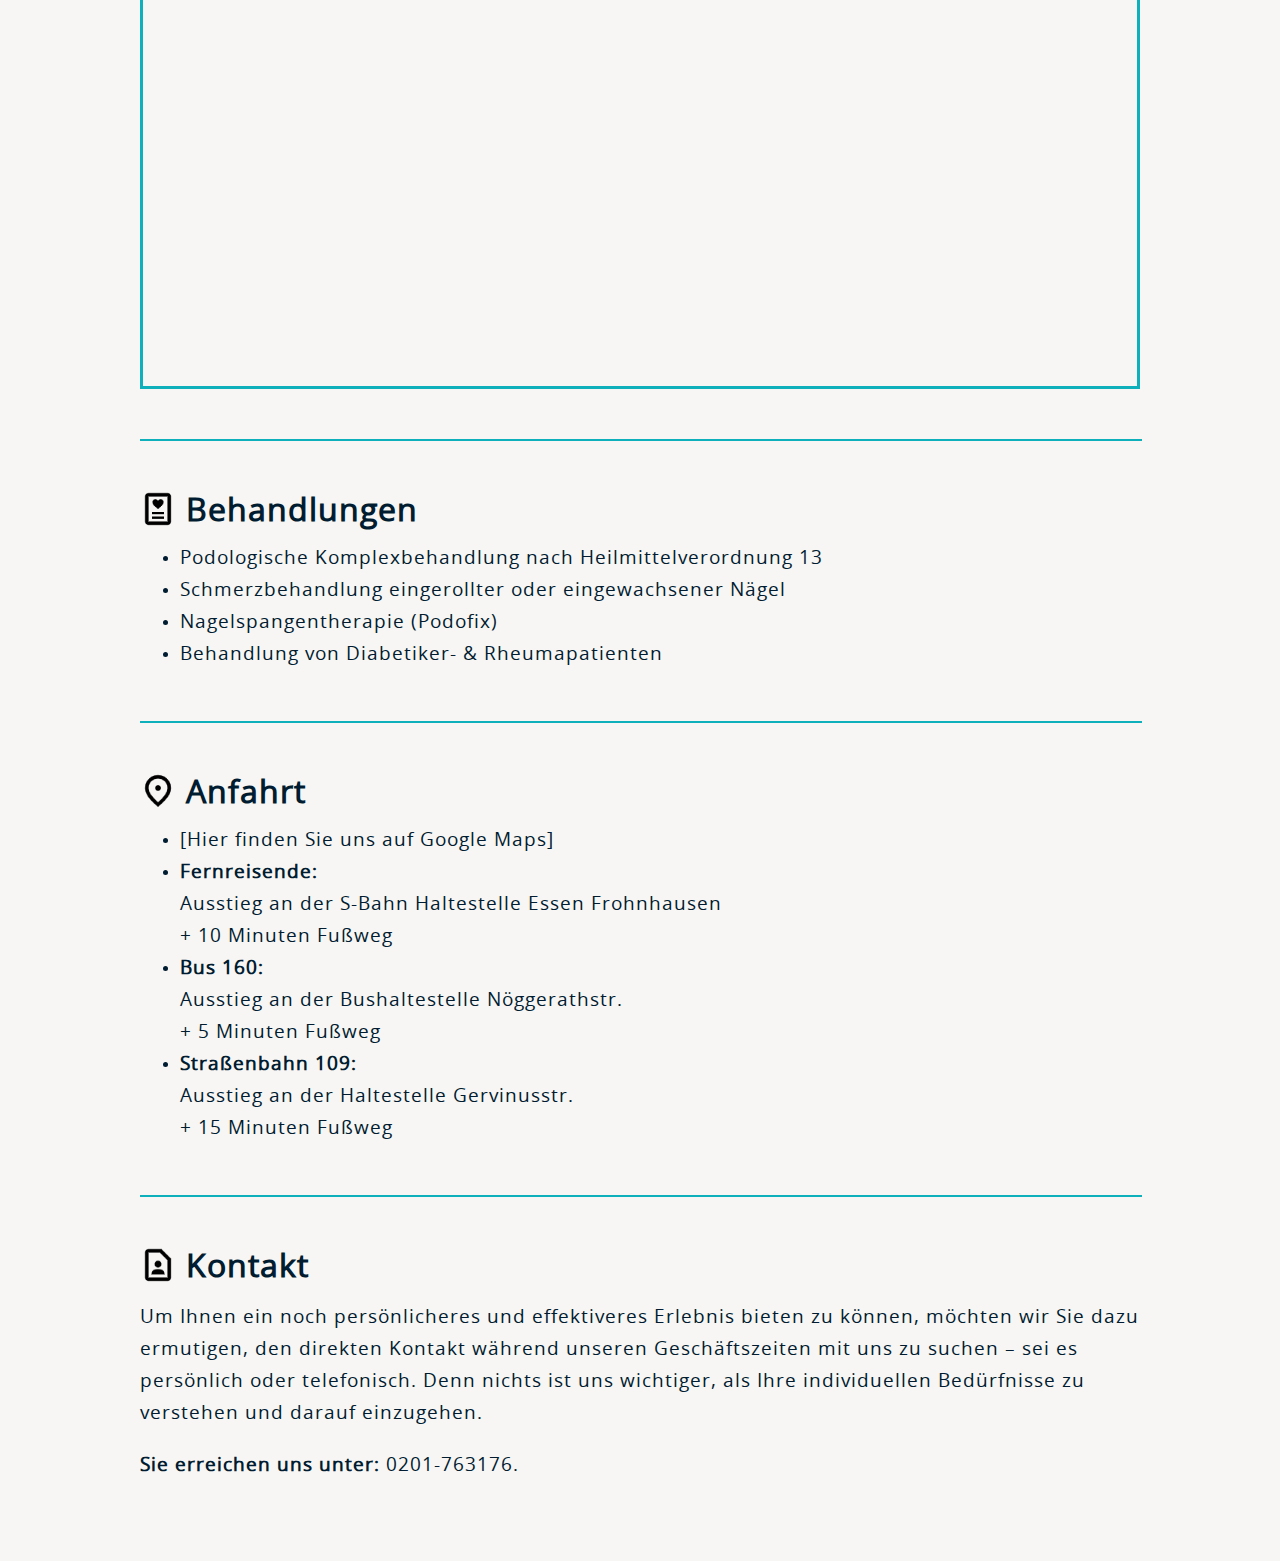
==== commit 0dd52002: "added slideshow to home section and changed theme colours" ====
--- a/index.html
+++ b/index.html
@@ -30,10 +30,10 @@
     </nav>
 </header>
 <nav class="mobileNav">
-    <a href="#home"><img class="icon-to-filter" src="assets/images/icons/home.png" alt="Home"></a>
-    <a href="#behandlungen"><img class="icon-to-filter" src="assets/images/icons/diagnosis.png" alt="Behandlungen"></a>
-    <a href="#anfahrt"><img class="icon-to-filter" src="assets/images/icons/location.png" alt="Anfahrt"></a>
-    <a href="#kontakt"><img class="icon-to-filter" src="assets/images/icons/contact.png" alt="Kontakt"></a>
+    <a href="#home"><img src="assets/images/icons/home.png" alt="Home"></a>
+    <a href="#behandlungen"><img src="assets/images/icons/diagnosis.png" alt="Behandlungen"></a>
+    <a href="#anfahrt"><img src="assets/images/icons/location.png" alt="Anfahrt"></a>
+    <a href="#kontakt"><img src="assets/images/icons/contact.png" alt="Kontakt"></a>
 </nav>
 <div id="home" class="main">
     <div class="slideshow-overlay-content">
@@ -73,27 +73,26 @@
     <div class="slideshow-overlay"></div>
     <div class="slideshow">
         <div class="slideshow-image">
-            <img class=slide-image-1 src="assets/images/main-carousel/feet-1.jpg">
-        </div>
-        <div class="slideshow-image">
-            <img class=slide-image-2 src="assets/images/main-carousel/flowers-1.jpg">
-        </div>
-        <div class="slideshow-image">
-            <img class=slide-image-3 src="assets/images/main-carousel/feet-2.jpg">
-        </div>
-        <div class="slideshow-image">
-            <img class=slide-image-4 src="assets/images/main-carousel/flowers-2.jpg">
-        </div>
-        <div class="slideshow-image">
-            <img class=slide-image-5 src="assets/images/main-carousel/feet-3.jpg">
-        </div>
-        <div class="slideshow-image">
-            <img class=slide-image-6 src="assets/images/main-carousel/flowers-3.jpg">
+            <img src="assets/images/main-carousel/feet-1.jpg" alt="Füße mit rotem Nagellack">
+        </div>
+        <div class="slideshow-image">
+            <img src="assets/images/main-carousel/flowers-1.jpg" alt="Blumen Orange">
+        </div>
+        <div class="slideshow-image">
+            <img src="assets/images/main-carousel/feet-2.jpg" alt="Füße am Strand">
+        </div>
+        <div class="slideshow-image">
+            <img src="assets/images/main-carousel/flowers-2.jpg" alt="Blumen Rot">
+        </div>
+        <div class="slideshow-image">
+            <img src="assets/images/main-carousel/feet-3.jpg" alt="Füße mit grünem Nagellack">
+        </div>
+        <div class="slideshow-image">
+            <img src="assets/images/main-carousel/flowers-3.jpg" alt="Blumen Rosa">
         </div>
     </div>
 </div>
 <div class="flex-wrapper">
-
     <div class="wrapper">
         <div>
             <header class="section-header">
@@ -121,6 +120,19 @@
                 Kommen Sie uns auf einen Besuch vorbei, und wir begleiten sie auf ihrem Weg zu vitalen und schmerzfreien
                 Füßen.
             </p>
+            <div class="slideshow-2-wrapper">
+                <div class="slideshow-2">
+                    <div class="slideshow-2-image">
+                        <img class=slide-image-1 src="assets/images/slideshow-images/reception.jpg" alt="Bild Rezeption">
+                    </div>
+                    <div class="slideshow-2-image">
+                        <img class=slide-image-2 src="assets/images/slideshow-images/indoor-1.jpg" alt="Bild Wartebereich 1">
+                    </div>
+                    <div class="slideshow-2-image">
+                        <img class=slide-image-2 src="assets/images/slideshow-images/indoor-2.jpg" alt="Bild Wartebereich 2">
+                    </div>
+                </div>
+            </div>
         </div>
 
         <hr class="section-divider">
--- a/styles.css
+++ b/styles.css
@@ -7,7 +7,7 @@
 :root {
     --vh: null;
 
-    --fixed-slate: #413F42;
+    --fixed-dune: #333131;
     --fixed-black-pearl: #001C30;
     --fixed-white: #F8F6F4;
     --fixed-deep-sea: #164B60;
@@ -15,6 +15,9 @@
     --fixed-navy: #1B6B93;
     --fixed-rose: #E8A9A9;
     --fixed-white-ice: #D7FAFC;
+    --fixed-onyx: #0e0e0f;
+    --fixed-topaz: #0eb1bb;
+    --fixed-geyser: #0eb1bb;
 
     --fixed-black-pearl-filter: invert(10%) sepia(21%) saturate(3636%) hue-rotate(175deg) brightness(91%) contrast(103%);
     --fixed-white-filter: invert(99%) sepia(81%) saturate(310%) hue-rotate(293deg) brightness(105%) contrast(94%);
@@ -22,8 +25,9 @@
     --theme-font-color: var(--fixed-black-pearl);
     --theme-overlay-color: var(--fixed-white);
     --theme-body-color: var(--fixed-white);
-    --theme-nav-color: var(--fixed-deep-sea);
+    --theme-nav-color: var(--fixed-topaz);
     --theme-color-filter: var(--fixed-black-pearl-filter);
+    --theme-accent-color: var(--fixed-topaz)
 }
 
 body {
@@ -48,7 +52,7 @@
 .section-divider {
     margin: 50px auto 0 auto;
     width: 100%;
-    border: 1px solid var(--theme-font-color);
+    border: 1px solid var(--theme-accent-color);
 }
 
 li{
@@ -271,6 +275,33 @@
     height: 100%;
 }
 
+.slideshow-2-wrapper{
+    position: relative;
+    height: clamp(300px, 600px, 800px);
+    border: 3px solid var(--theme-accent-color);
+    box-sizing: border-box;
+    width: 100%;
+    overflow: hidden;
+}
+
+.slideshow-2 {
+    position: absolute;
+    height: 100%;
+    width: 100%;
+    overflow: hidden;
+}
+
+.slideshow-2-image{
+    width: 100%;
+    height: 100%;
+}
+
+.slideshow-2-image img{
+    object-fit: cover;
+    width: 100%;
+    height: 100%;
+}
+
 .flex-wrapper{
     display: flex;
     justify-content: center;
@@ -280,7 +311,7 @@
     margin: 0 50px;
     box-sizing: border-box;
     padding-bottom: 60px;
-    max-width: 720px;
+    width: clamp(280px, 90%, 1000px);
 }
 
 .section-header {
@@ -529,7 +560,7 @@
 }
 
 @media only screen and (max-width: 300px) {
-    
+
     .slideshow-overlay-content .info-grid .info-grid-item p {
         width: 120px;
         font-size: 0.7rem;
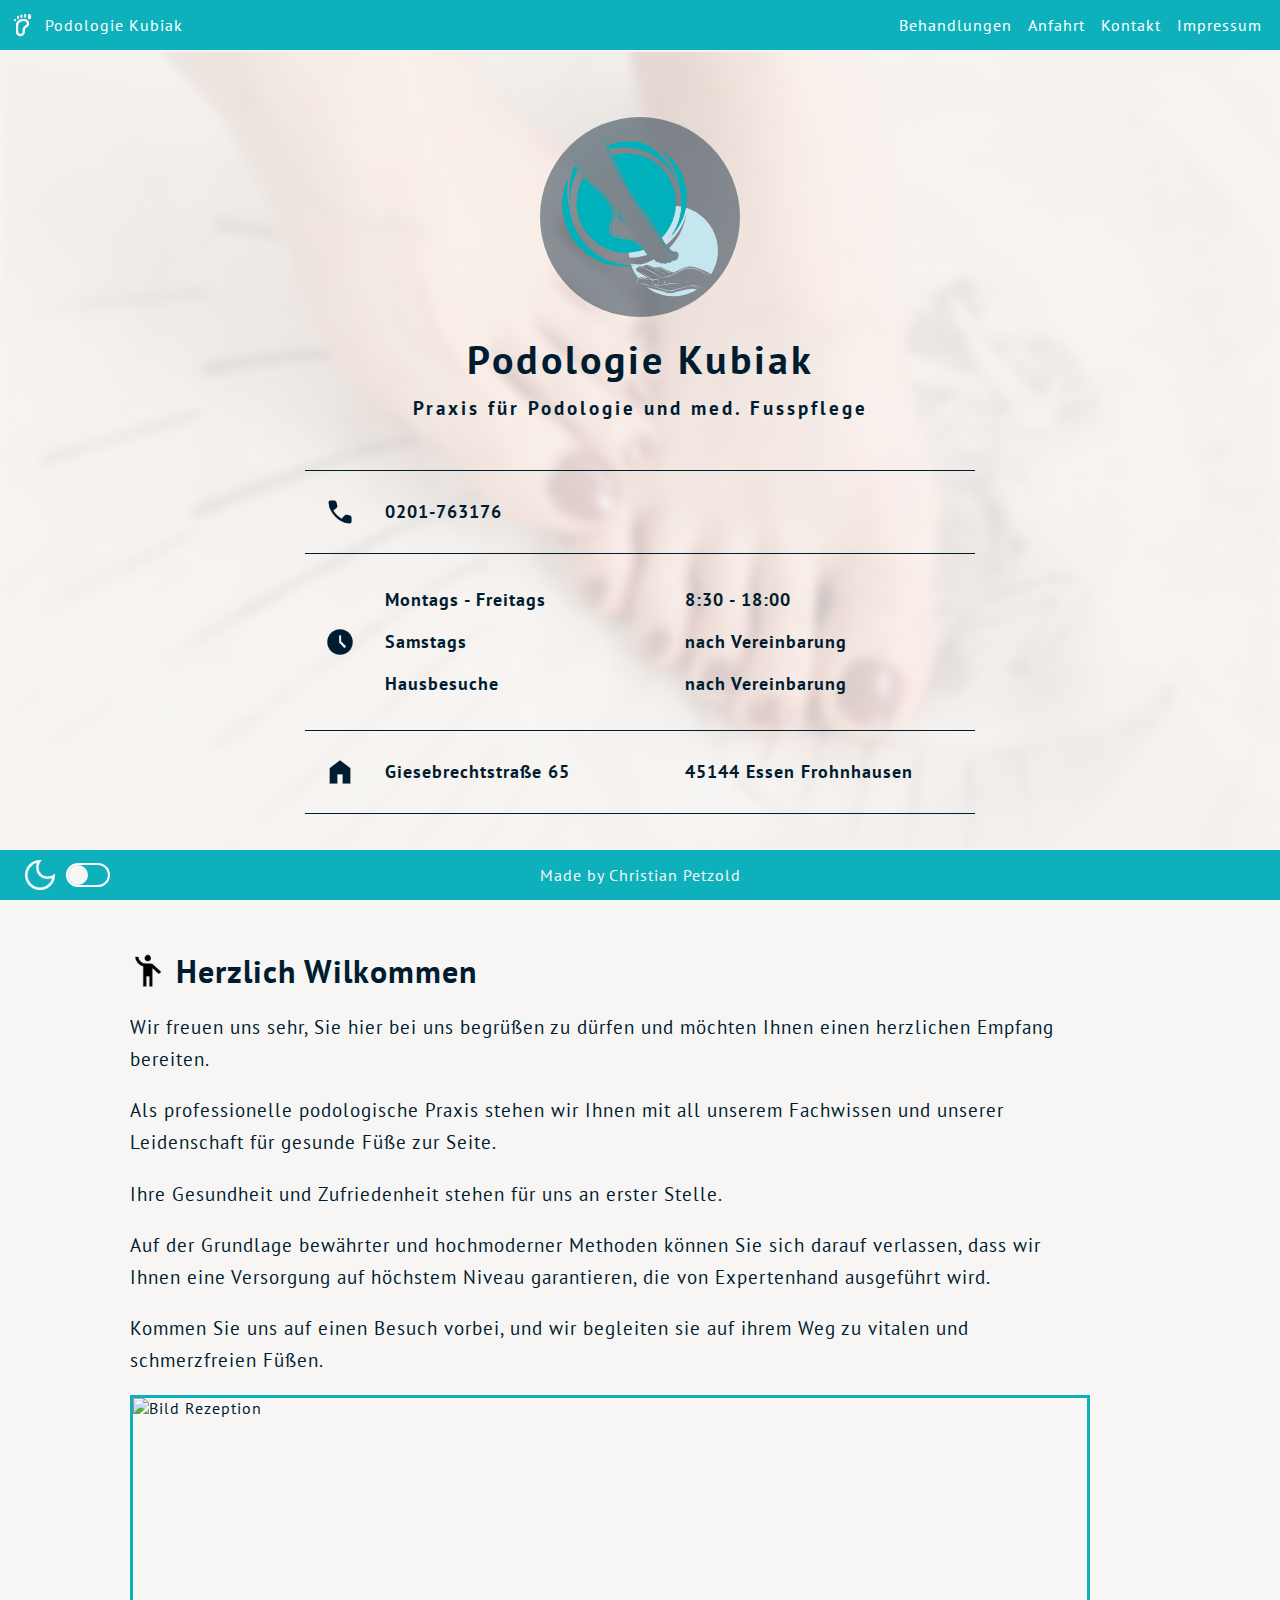
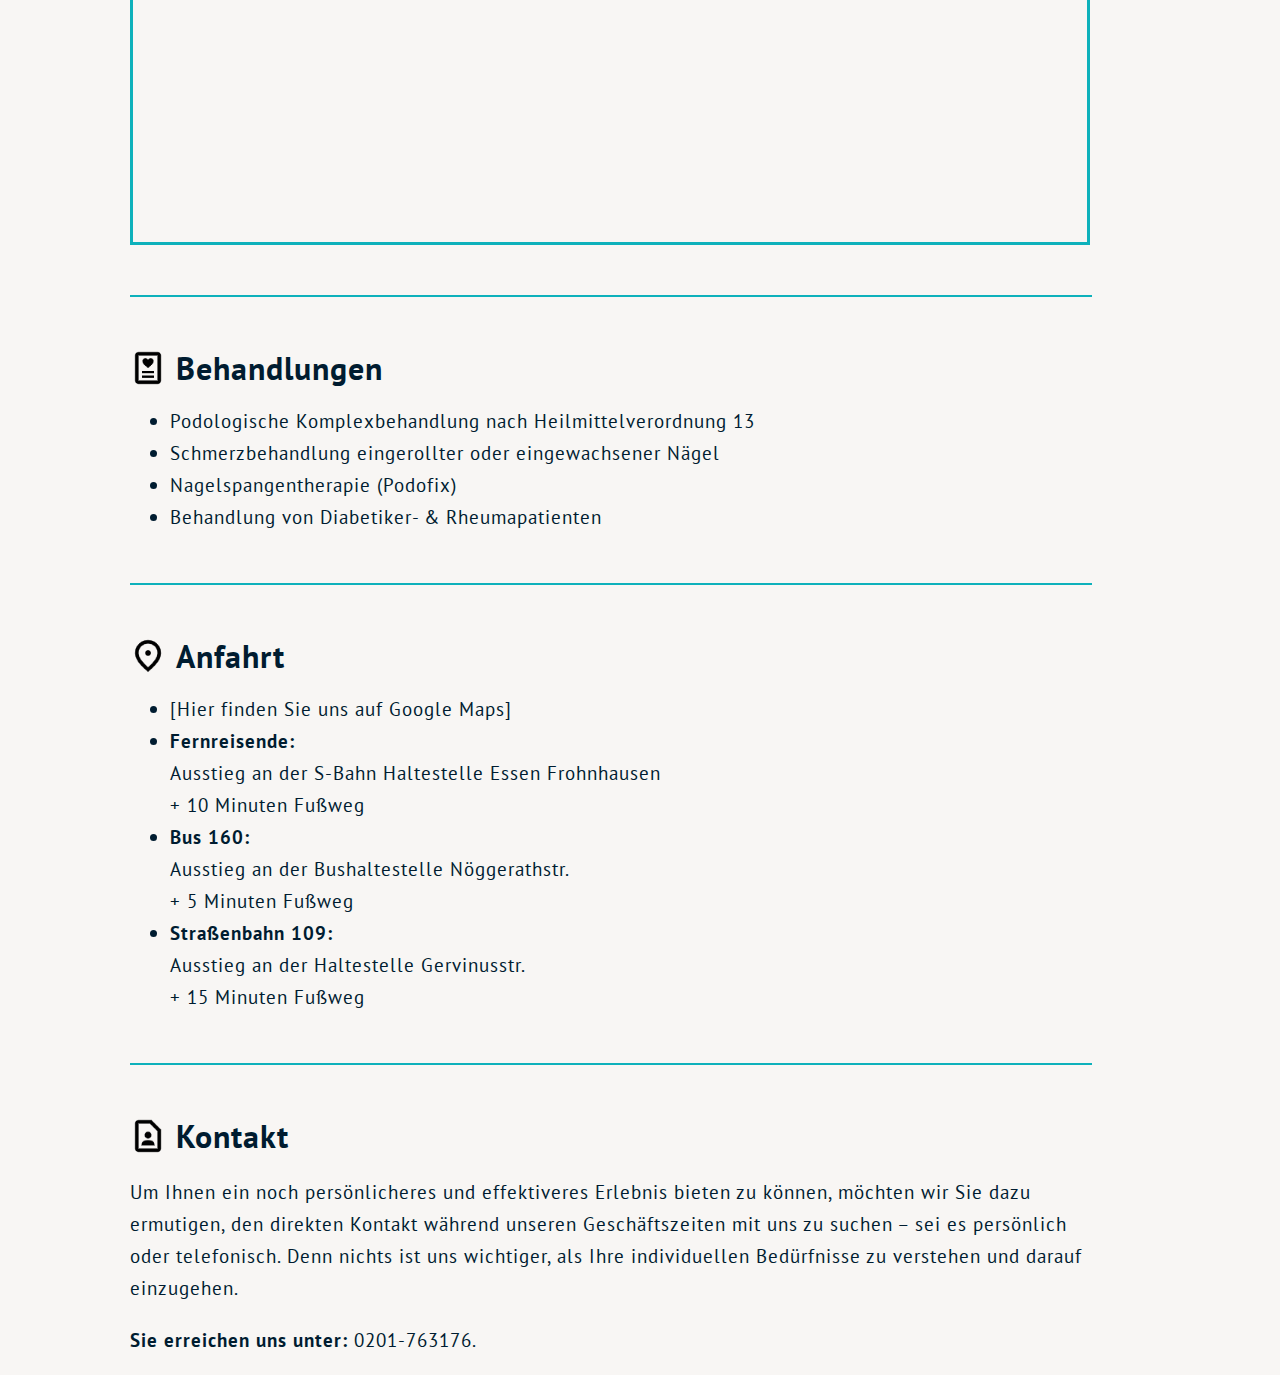
==== commit 84789449: "add impressum and main logo" ====
--- a/index.html
+++ b/index.html
@@ -12,13 +12,14 @@
 <header>
     <nav class="navbar">
         <div class="left">
-            <img class="navbar-icon" src="assets/images/logo/logo-placeholder.png" alt="Podologie Kubiak Logo">
+            <img class="navbar-icon" src="assets/images/icons/foot.png" alt="Podologie Kubiak Logo">
             <a href="#home">Podologie Kubiak</a>
         </div>
         <div class="right">
             <a href="#behandlungen">Behandlungen</a>
             <a href="#anfahrt">Anfahrt</a>
             <a href="#kontakt">Kontakt</a>
+            <a href="impressum.html">Impressum</a>
         </div>
         <div class="phone-menu">
             <div class="hamburger">
@@ -34,176 +35,187 @@
     <a href="#behandlungen"><img src="assets/images/icons/diagnosis.png" alt="Behandlungen"></a>
     <a href="#anfahrt"><img src="assets/images/icons/location.png" alt="Anfahrt"></a>
     <a href="#kontakt"><img src="assets/images/icons/contact.png" alt="Kontakt"></a>
+    <a href="impressum.html"><img src="assets/images/icons/policy.png" alt="Impressum"></a>
 </nav>
 <div id="home" class="main">
-    <div class="slideshow-overlay-content">
-        <div class="text-wrapper">
-            <img class="main-logo icon-to-filter" src="assets/images/logo/logo-placeholder.png" alt="Podologie Kubiak Logo">
-            <h1 class="main-logo-title">Podologie Kubiak</h1>
-            <p class="main-logo-description">Praxis für Podologie und med. Fusspflege</p>
-        </div>
-        <div class="info-grid">
-            <div id="phone" class="info-grid-item">
-                <img class="icon-to-filter" src="assets/images/icons/phone.png">
-                <p><a href="tel:0201-763176">0201-763176</a></p>
-            </div>
-            <div id="time" class="info-grid-item">
-                <img class="icon-to-filter" src="assets/images/icons/time.png">
-                <div class="time-table">
-                    <p id="text1">Montags - Freitags</p>
-                    <p id="time1">8:30 - 18:00</p>
-                    <p id="text2">Samstags</p>
-                    <p id="time2">nach Vereinbarung</p>
-                    <p id="text3">Hausbesuche</p>
-                    <p id="time3">nach Vereinbarung</p>
-                </div>
-
-
-            </div>
-            <div id="address" class="info-grid-item">
-                <img class="icon-to-filter" src="assets/images/icons/home.png">
-                <div class="address-table">
-
-                </div>
-                <p>Giesebrechtstraße 65</p>
-                <p>45144 Essen Frohnhausen</p>
+    <div class="slideshow-wrapper">
+        <div class="slideshow-overlay-content">
+            <div class="text-wrapper">
+                <div class="main-logo-wrapper">
+                    <img class="main-logo" src="assets/images/logo/main-logo.svg"
+                         alt="Podologie Kubiak Logo">
+                    <div class="main-logo-background"></div>
+                </div>
+                <h1 class="main-logo-title">Podologie Kubiak</h1>
+                <p class="main-logo-description">Praxis für Podologie und med. Fusspflege</p>
+            </div>
+            <div class="info-grid">
+                <div id="phone" class="info-grid-item">
+                    <img class="icon-to-filter" src="assets/images/icons/phone.png">
+                    <p><a href="tel:0201-763176">0201-763176</a></p>
+                </div>
+                <div id="time" class="info-grid-item">
+                    <img class="icon-to-filter" src="assets/images/icons/time.png">
+                    <div class="time-table">
+                        <p id="text1">Montags - Freitags</p>
+                        <p id="time1">8:30 - 18:00</p>
+                        <p id="text2">Samstags</p>
+                        <p id="time2">nach Vereinbarung</p>
+                        <p id="text3">Hausbesuche</p>
+                        <p id="time3">nach Vereinbarung</p>
+                    </div>
+
+
+                </div>
+                <div id="address" class="info-grid-item">
+                    <img class="icon-to-filter" src="assets/images/icons/home.png">
+                    <div class="address-table">
+
+                    </div>
+                    <p>Giesebrechtstraße 65</p>
+                    <p>45144 Essen Frohnhausen</p>
+                </div>
+            </div>
+        </div>
+        <div class="slideshow-overlay"></div>
+        <div class="slideshow">
+            <div class="slideshow-image">
+                <img src="assets/images/main-carousel/feet-1.jpg" alt="Füße mit rotem Nagellack">
+            </div>
+            <div class="slideshow-image">
+                <img src="assets/images/main-carousel/flowers-1.jpg" alt="Blumen Orange">
+            </div>
+            <div class="slideshow-image">
+                <img src="assets/images/main-carousel/feet-2.jpg" alt="Füße am Strand">
+            </div>
+            <div class="slideshow-image">
+                <img src="assets/images/main-carousel/flowers-2.jpg" alt="Blumen Rot">
+            </div>
+            <div class="slideshow-image">
+                <img src="assets/images/main-carousel/feet-3.jpg" alt="Füße mit grünem Nagellack">
+            </div>
+            <div class="slideshow-image">
+                <img src="assets/images/main-carousel/flowers-3.jpg" alt="Blumen Rosa">
             </div>
         </div>
     </div>
-    <div class="slideshow-overlay"></div>
-    <div class="slideshow">
-        <div class="slideshow-image">
-            <img src="assets/images/main-carousel/feet-1.jpg" alt="Füße mit rotem Nagellack">
-        </div>
-        <div class="slideshow-image">
-            <img src="assets/images/main-carousel/flowers-1.jpg" alt="Blumen Orange">
-        </div>
-        <div class="slideshow-image">
-            <img src="assets/images/main-carousel/feet-2.jpg" alt="Füße am Strand">
-        </div>
-        <div class="slideshow-image">
-            <img src="assets/images/main-carousel/flowers-2.jpg" alt="Blumen Rot">
-        </div>
-        <div class="slideshow-image">
-            <img src="assets/images/main-carousel/feet-3.jpg" alt="Füße mit grünem Nagellack">
-        </div>
-        <div class="slideshow-image">
-            <img src="assets/images/main-carousel/flowers-3.jpg" alt="Blumen Rosa">
+    <div class="flex-wrapper">
+        <div class="wrapper">
+            <div>
+                <header class="section-header">
+                    <img src="assets/images/icons/person-wave.png" class="icon-to-filter">
+                    <h2>Herzlich Wilkommen</h2>
+                </header>
+                <p>
+                    Wir freuen uns sehr, Sie hier bei uns begrüßen zu dürfen und möchten Ihnen einen herzlichen Empfang
+                    bereiten. </p>
+                <p>
+                    Als professionelle podologische Praxis stehen wir Ihnen mit all unserem Fachwissen und unserer
+                    Leidenschaft für gesunde Füße zur Seite.
+                </p>
+
+                <p>
+                    Ihre Gesundheit und Zufriedenheit stehen für uns an erster Stelle.
+                </p>
+
+                <p>
+                    Auf der Grundlage bewährter und hochmoderner Methoden können Sie sich darauf verlassen, dass wir
+                    Ihnen
+                    eine Versorgung auf höchstem Niveau garantieren, die von Expertenhand ausgeführt wird.
+                </p>
+
+                <p>
+                    Kommen Sie uns auf einen Besuch vorbei, und wir begleiten sie auf ihrem Weg zu vitalen und
+                    schmerzfreien
+                    Füßen.
+                </p>
+                <div class="slideshow-2-wrapper">
+                    <div class="slideshow-2">
+                        <div class="slideshow-2-image">
+                            <img class=slide-image-1 src="assets/images/slideshow-images/reception.jpg"
+                                 alt="Bild Rezeption">
+                        </div>
+                        <div class="slideshow-2-image">
+                            <img class=slide-image-2 src="assets/images/slideshow-images/indoor-1.jpg"
+                                 alt="Bild Wartebereich 1">
+                        </div>
+                        <div class="slideshow-2-image">
+                            <img class=slide-image-2 src="assets/images/slideshow-images/indoor-2.jpg"
+                                 alt="Bild Wartebereich 2">
+                        </div>
+                    </div>
+                </div>
+            </div>
+
+            <hr class="section-divider">
+
+            <div>
+                <header id="behandlungen" class="section-header">
+                    <img src="assets/images/icons/diagnosis.png" class="icon-to-filter">
+                    <h2>Behandlungen</h2>
+                </header>
+                <ul>
+                    <li>Podologische Komplexbehandlung nach Heilmittelverordnung 13</li>
+                    <li>Schmerzbehandlung eingerollter oder eingewachsener Nägel</li>
+                    <li>Nagelspangentherapie (Podofix)</li>
+                    <li>Behandlung von Diabetiker- & Rheumapatienten</li>
+                </ul>
+            </div>
+
+            <hr class="section-divider">
+
+            <div>
+                <header id="anfahrt" class="section-header">
+                    <img src="assets/images/icons/location.png" class="icon-to-filter">
+                    <h2>Anfahrt</h2>
+                </header>
+                <ul class="transit-list">
+                    <li><a href="https://goo.gl/maps/pxqAhX6qdUjg96m56">[Hier finden Sie uns auf Google Maps]</a></li>
+                    <li><p style="font-weight: bold">Fernreisende:</p>
+                        <p>Ausstieg an der S-Bahn Haltestelle Essen Frohnhausen</p>
+                        <p>+ 10 Minuten Fußweg</p></li>
+                    <li>
+                        <p style="font-weight: bold">Bus 160:</p>
+                        <p>Ausstieg an der Bushaltestelle Nöggerathstr.</p>
+                        <p>+ 5 Minuten Fußweg</p></li>
+                    <li>
+                        <p style="font-weight: bold">Straßenbahn 109:</p>
+                        <p>Ausstieg an der Haltestelle Gervinusstr.</p>
+                        <p>+ 15 Minuten Fußweg</p></li>
+                </ul>
+            </div>
+
+            <hr class="section-divider">
+
+            <div>
+                <header id="kontakt" class="section-header">
+                    <img src="assets/images/icons/contact.png" class="icon-to-filter">
+                    <h2>Kontakt</h2>
+                </header>
+                <p>
+                    Um Ihnen ein noch persönlicheres und effektiveres Erlebnis bieten zu können, möchten wir Sie dazu
+                    ermutigen,
+                    den direkten Kontakt während unseren Geschäftszeiten mit uns zu suchen – sei es persönlich oder
+                    telefonisch.
+                    Denn nichts ist uns wichtiger, als Ihre individuellen Bedürfnisse zu verstehen und darauf
+                    einzugehen.
+                </p>
+                <p><strong>Sie erreichen uns unter: </strong><a href="tel:0201-763176">0201-763176</a>.</p>
+            </div>
         </div>
     </div>
-</div>
-<div class="flex-wrapper">
-    <div class="wrapper">
-        <div>
-            <header class="section-header">
-                <img src="assets/images/icons/person-wave.png" class="icon-to-filter">
-                <h2>Herzlich Wilkommen</h2>
-            </header>
-            <p>
-                Wir freuen uns sehr, Sie hier bei uns begrüßen zu dürfen und möchten Ihnen einen herzlichen Empfang
-                bereiten. </p>
-            <p>
-                Als professionelle podologische Praxis stehen wir Ihnen mit all unserem Fachwissen und unserer
-                Leidenschaft für gesunde Füße zur Seite.
-            </p>
-
-            <p>
-                Ihre Gesundheit und Zufriedenheit stehen für uns an erster Stelle.
-            </p>
-
-            <p>
-                Auf der Grundlage bewährter und hochmoderner Methoden können Sie sich darauf verlassen, dass wir Ihnen
-                eine Versorgung auf höchstem Niveau garantieren, die von Expertenhand ausgeführt wird.
-            </p>
-
-            <p>
-                Kommen Sie uns auf einen Besuch vorbei, und wir begleiten sie auf ihrem Weg zu vitalen und schmerzfreien
-                Füßen.
-            </p>
-            <div class="slideshow-2-wrapper">
-                <div class="slideshow-2">
-                    <div class="slideshow-2-image">
-                        <img class=slide-image-1 src="assets/images/slideshow-images/reception.jpg" alt="Bild Rezeption">
-                    </div>
-                    <div class="slideshow-2-image">
-                        <img class=slide-image-2 src="assets/images/slideshow-images/indoor-1.jpg" alt="Bild Wartebereich 1">
-                    </div>
-                    <div class="slideshow-2-image">
-                        <img class=slide-image-2 src="assets/images/slideshow-images/indoor-2.jpg" alt="Bild Wartebereich 2">
-                    </div>
-                </div>
-            </div>
-        </div>
-
-        <hr class="section-divider">
-
-        <div>
-            <header id="behandlungen" class="section-header">
-                <img src="assets/images/icons/diagnosis.png" class="icon-to-filter">
-                <h2>Behandlungen</h2>
-            </header>
-            <ul>
-                <li>Podologische Komplexbehandlung nach Heilmittelverordnung 13</li>
-                <li>Schmerzbehandlung eingerollter oder eingewachsener Nägel</li>
-                <li>Nagelspangentherapie (Podofix) </li>
-                <li>Behandlung von Diabetiker- & Rheumapatienten</li>
-            </ul>
-        </div>
-
-        <hr class="section-divider">
-
-        <div>
-            <header id="anfahrt" class="section-header">
-                <img src="assets/images/icons/location.png" class="icon-to-filter">
-                <h2>Anfahrt</h2>
-            </header>
-            <ul class="transit-list">
-                <li><a href="https://goo.gl/maps/pxqAhX6qdUjg96m56">[Hier finden Sie uns auf Google Maps]</a></li>
-                <li><p style="font-weight: bold">Fernreisende:</p>
-                    <p>Ausstieg an der S-Bahn Haltestelle Essen Frohnhausen</p>
-                    <p>+ 10 Minuten Fußweg</p></li>
-                <li>
-                    <p style="font-weight: bold">Bus 160:</p>
-                    <p>Ausstieg an der Bushaltestelle Nöggerathstr.</p>
-                    <p>+ 5 Minuten Fußweg</p></li>
-                <li>
-                    <p style="font-weight: bold">Straßenbahn 109:</p>
-                    <p>Ausstieg an der Haltestelle Gervinusstr.</p>
-                    <p>+ 15 Minuten Fußweg</p></li>
-            </ul>
-        </div>
-
-        <hr class="section-divider">
-
-        <div>
-            <header id="kontakt" class="section-header">
-                <img src="assets/images/icons/contact.png" class="icon-to-filter">
-                <h2>Kontakt</h2>
-            </header>
-            <p>
-                Um Ihnen ein noch persönlicheres und effektiveres Erlebnis bieten zu können, möchten wir Sie dazu
-                ermutigen,
-                den direkten Kontakt während unseren Geschäftszeiten mit uns zu suchen – sei es persönlich oder
-                telefonisch.
-                Denn nichts ist uns wichtiger, als Ihre individuellen Bedürfnisse zu verstehen und darauf einzugehen.
-            </p>
-            <p><strong>Sie erreichen uns unter: </strong><a href="tel:0201-763176">0201-763176</a>.</p>
-
-        </div>
-    </div>
-</div>
-<footer class="footer">
-    <div class="color-toggle">
-        <img class="footer-icon" src="assets/images/icons/dark_mode_icon_white.png" alt="dark-mode">
-        <div class="toggle">
-            <div class="toggle-bar">
-                <div class="toggle-circle"></div>
-            </div>
-        </div>
-<!--<a href="tel:tel:0201-763176"><img src="assets/images/icons/phone.png" alt=""></a>-->
-    </div>
-    <span>Made by Christian Petzold</span>
-</footer>
-<script src="index.js"></script>
+    <footer class="footer">
+        <div class="color-toggle">
+            <img class="footer-icon" src="assets/images/icons/dark_mode_icon_white.png" alt="dark-mode">
+            <div class="toggle">
+                <div class="toggle-bar">
+                    <div class="toggle-circle"></div>
+                </div>
+            </div>
+            <!--<a href="tel:tel:0201-763176"><img src="assets/images/icons/phone.png" alt=""></a>-->
+        </div>
+        <span>Made by Christian Petzold</span>
+    </footer>
+    <script src="index.js"></script>
 </body>
 </html>--- a/styles.css
+++ b/styles.css
@@ -1,7 +1,27 @@
 @font-face {
-    font-family: "Open Sans";
-    src: url('assets/fonts/opensans-variablefont_wdthwght-webfont.woff') format("woff");
-    src: url('assets/fonts/opensans-variablefont_wdthwght-webfont.woff2') format("woff2");
+    font-family: "PT Sans";
+    src: url("assets/fonts/pt-sans/regular.woff");
+    font-weight: normal;
+}
+
+@font-face {
+    font-family: "PT Sans";
+    src: url("assets/fonts/pt-sans/bold.woff");
+    font-weight: bold;
+}
+
+@font-face {
+    font-family: "PT Sans";
+    src: url("assets/fonts/pt-sans/bold-italic.woff");
+    font-weight: bold;
+    font-style: italic;
+}
+
+@font-face {
+    font-family: "PT Sans";
+    src: url("assets/fonts/pt-sans/italic.woff");
+    font-weight: normal;
+    font-style: italic;
 }
 
 :root {
@@ -27,17 +47,21 @@
     --theme-body-color: var(--fixed-white);
     --theme-nav-color: var(--fixed-topaz);
     --theme-color-filter: var(--fixed-black-pearl-filter);
-    --theme-accent-color: var(--fixed-topaz)
+    --theme-accent-color: var(--fixed-topaz);
+    --theme-main-logo-background-opacity: 45%;
+}
+
+html{
+    box-sizing: border-box;
 }
 
 body {
     margin: 0;
-    height: 100vh;
     height: calc(var(--vh, 1vh) * 100);
     width: 100vw;
-    max-width: 100%;
-
-    font-family: "Open Sans", sans-serif;
+    overflow-x: hidden;
+
+    font-family: "PT Sans", sans-serif;
     letter-spacing: 1px;
 
     background-color: var(--theme-body-color);
@@ -85,8 +109,8 @@
 
 .navbar-icon {
     filter: var(--fixed-white-filter);
-    width: 35px;
-    height: 35px;
+    width: 25px;
+    height: 25px;
     margin: 0 10px;
 }
 
@@ -149,12 +173,7 @@
 }
 
 .main {
-    height: 100vh;
-    width: 100%;
-
-    display: flex;
-    justify-content: center;
-    align-items: center;
+    width: 100%;
 }
 
 .slideshow-overlay-content {
@@ -179,8 +198,30 @@
     padding: 30px 10px 0 10px;
 }
 
+.main-logo-wrapper{
+    position: relative;
+    box-sizing: border-box;
+    width: 200px;
+    height: 200px;
+
+    display: flex;
+    justify-content: center;
+    align-items: center;
+}
+
 .main-logo{
-    width: 200px;
+    position: absolute;
+    z-index: 2;
+    height: 90%;
+    width: 90%;
+}
+
+.main-logo-background{
+    height: 100%;
+    width: 100%;
+    background-color: var(--theme-font-color);
+    opacity: var(--theme-main-logo-background-opacity);
+    border-radius: 50%;
 }
 
 .main-logo-title{
@@ -200,6 +241,11 @@
     font-weight: bold;
 }
 
+.slideshow-wrapper{
+    position: relative;
+    width: 100%;
+    height: 100vh;
+}
 
 .slideshow-overlay-content .info-grid {
     padding-top: 20px;
@@ -251,7 +297,7 @@
     height: 100%;
     width: 100%;
     background-color: var(--theme-overlay-color);
-    opacity: 75%;
+    opacity: 80%;
     z-index: 2;
 }
 
@@ -277,7 +323,7 @@
 
 .slideshow-2-wrapper{
     position: relative;
-    height: clamp(300px, 600px, 800px);
+    height: clamp(300px, 600px, 50vh);
     border: 3px solid var(--theme-accent-color);
     box-sizing: border-box;
     width: 100%;
@@ -308,17 +354,16 @@
 }
 
 .wrapper {
-    margin: 0 50px;
-    box-sizing: border-box;
-    padding-bottom: 60px;
-    width: clamp(280px, 90%, 1000px);
+    width: clamp(250px, 75%, 1000px);
+    margin: 0 60px 0 0;
 }
 
 .section-header {
     padding-top: 50px;
     display: flex;
-    align-items: flex-end;
+    align-items: center;
     align-content: center;
+
 }
 
 .section-header img {
@@ -463,8 +508,9 @@
 
 @media only screen and (max-width: 768px) {
 
-    .main-logo{
+    .main-logo-wrapper{
         width: 150px;
+        height: 150px;
     }
 
     .main-logo-title{
@@ -523,17 +569,22 @@
         padding: 10px 0 0 0;
     }
 
-    .main-logo{
+    .main-logo-wrapper{
         width: 120px;
+        height: 120px;
     }
 
     .main-logo-title{
         font-size: 1.3rem;
         line-height: 2rem;
-
-    }
+    }
+
     .main-logo-description{
         display: none;
+    }
+
+    h2{
+        font-size: 1.4rem;
     }
 
     .slideshow-overlay-content .info-grid{
@@ -547,7 +598,7 @@
     .slideshow-overlay-content .info-grid .info-grid-item p {
         width: 130px;
         margin: 5px 0;
-        font-size: 0.6rem;
+        font-size: 0.75rem;
         letter-spacing: 0;
     }
 
@@ -580,6 +631,10 @@
         margin-left: 10px;
     }
 
+    h2{
+        font-size: 1.2rem;
+    }
+
 
 }
 
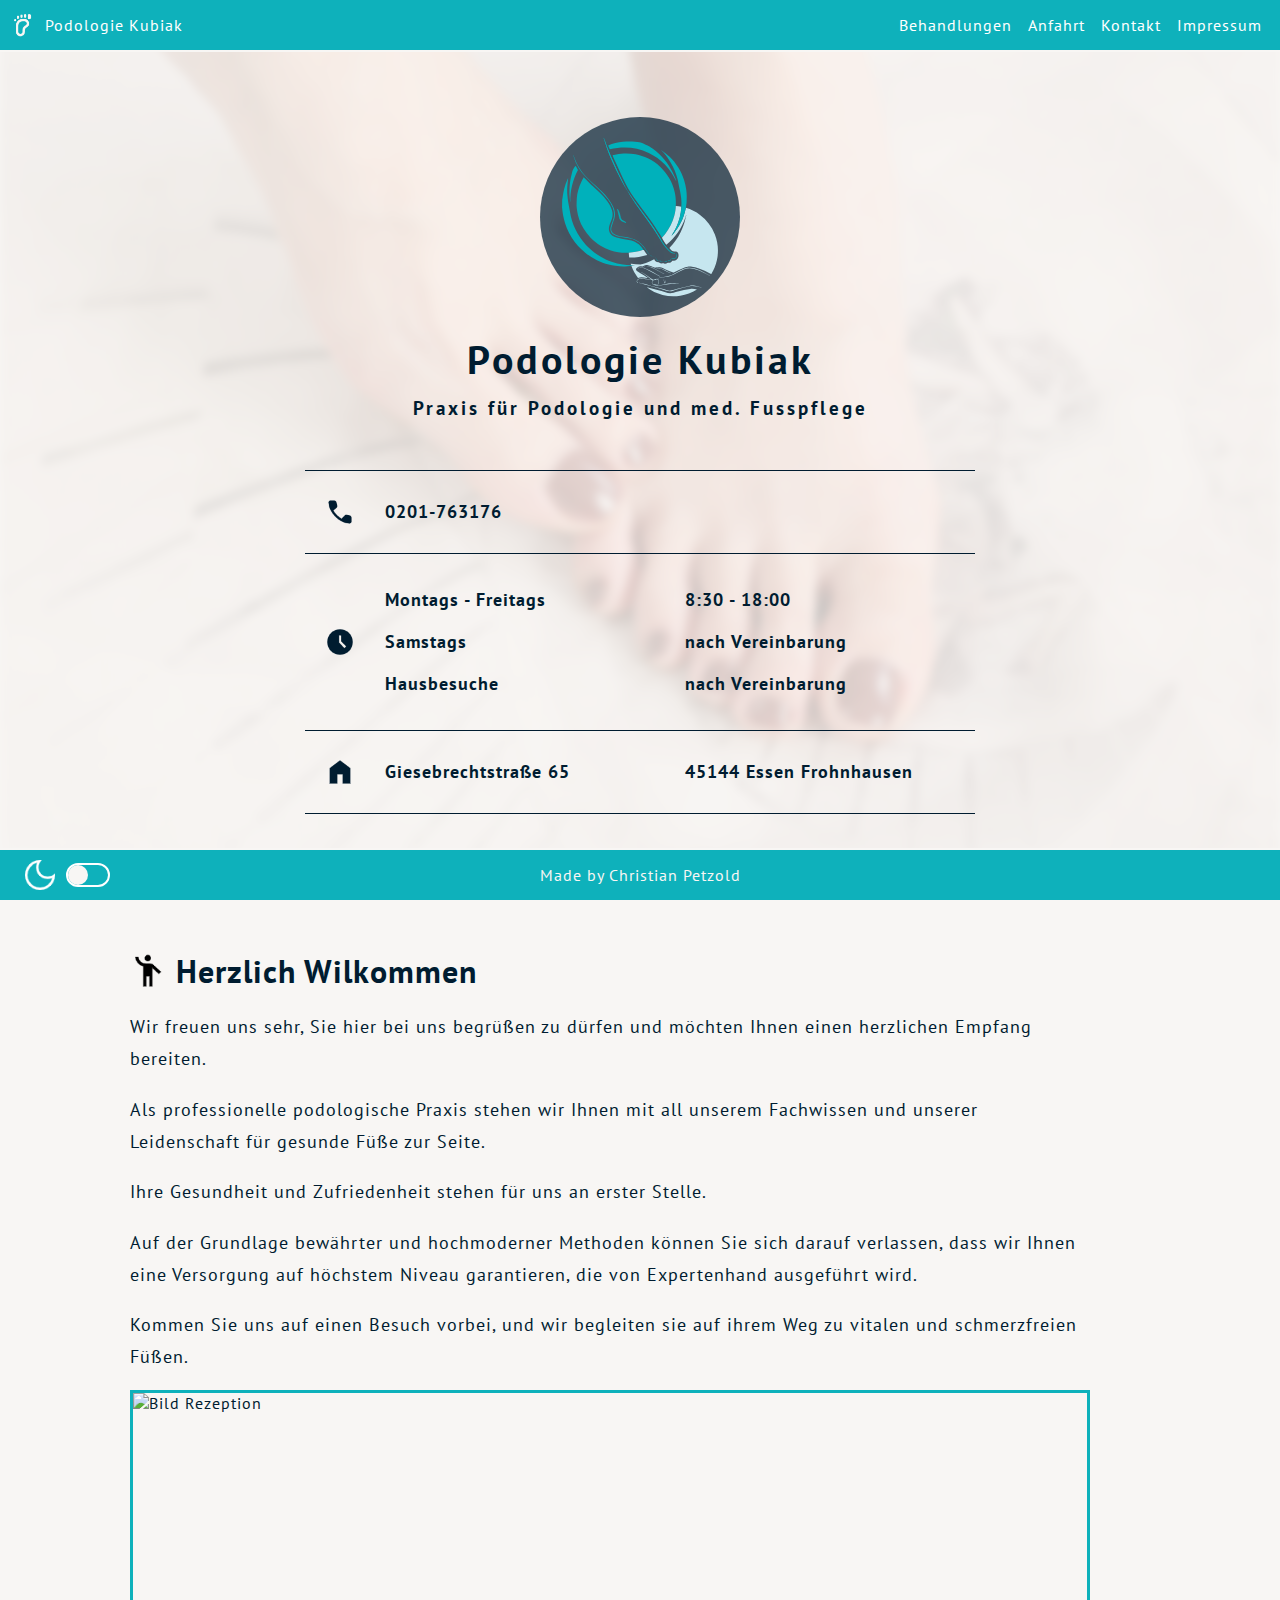
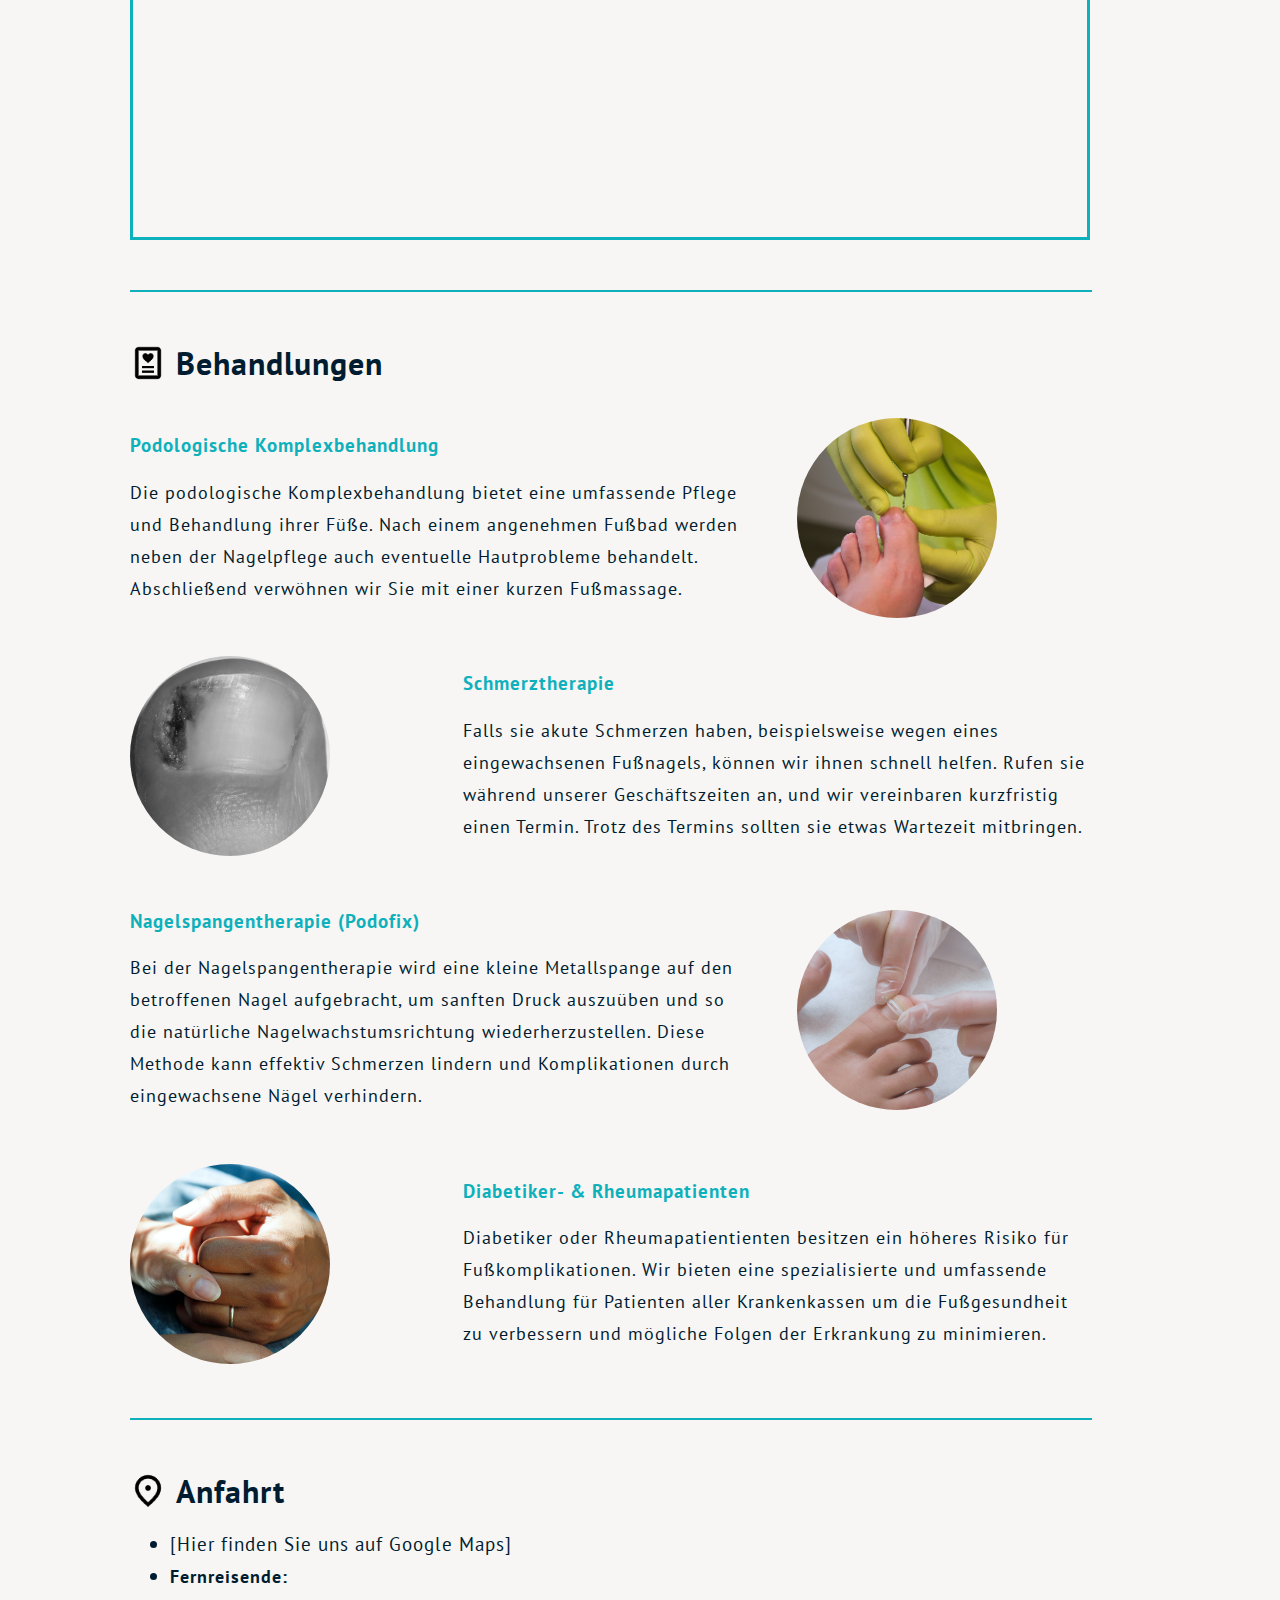
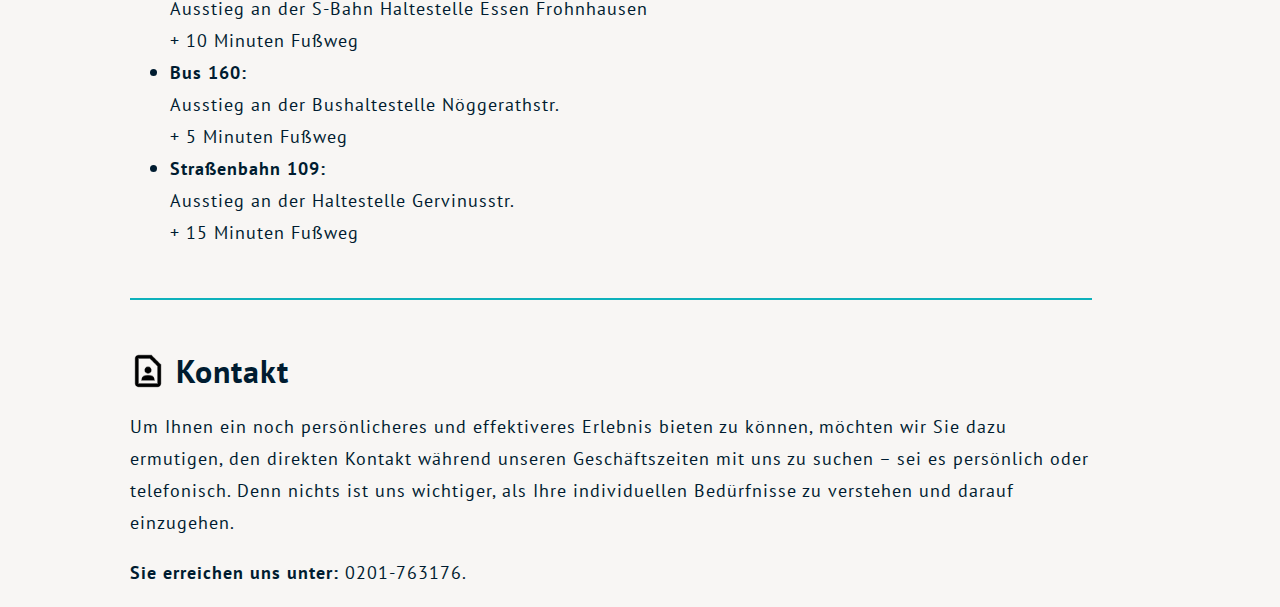
==== commit 0fae7c6a: "updated behandlungen section and improved mobile design" ====
--- a/index.html
+++ b/index.html
@@ -149,17 +149,47 @@
 
             <hr class="section-divider">
 
-            <div>
-                <header id="behandlungen" class="section-header">
-                    <img src="assets/images/icons/diagnosis.png" class="icon-to-filter">
-                    <h2>Behandlungen</h2>
-                </header>
-                <ul>
-                    <li>Podologische Komplexbehandlung nach Heilmittelverordnung 13</li>
-                    <li>Schmerzbehandlung eingerollter oder eingewachsener Nägel</li>
-                    <li>Nagelspangentherapie (Podofix)</li>
-                    <li>Behandlung von Diabetiker- & Rheumapatienten</li>
-                </ul>
+
+            <header id="behandlungen" class="section-header">
+                <img src="assets/images/icons/diagnosis.png" class="icon-to-filter">
+                <h2>Behandlungen</h2>
+            </header>
+
+            <div id="treatment-grid">
+                <div id="tt1">
+                    <h3>Podologische Komplexbehandlung</h3>
+                    <p>Die podologische Komplexbehandlung bietet eine umfassende Pflege und Behandlung ihrer Füße.
+                        Nach einem angenehmen Fußbad werden neben der Nagelpflege auch eventuelle Hautprobleme
+                        behandelt.
+                        Abschließend verwöhnen wir Sie mit einer kurzen Fußmassage.</p>
+                </div>
+                <img id="ti1" src="assets/images/treatment/komplexbehandlung.jpg">
+                <div id="tt2">
+                    <h3>Schmerztherapie</h3>
+                    <p>Falls sie akute Schmerzen haben, beispielsweise wegen eines eingewachsenen Fußnagels, können wir
+                        ihnen schnell helfen.
+                        Rufen sie während unserer Geschäftszeiten an, und wir vereinbaren kurzfristig einen Termin.
+                        Trotz des Termins sollten sie etwas Wartezeit mitbringen.</p>
+                </div>
+                <img id="ti2" src="assets/images/treatment/eingewachsen.jpg">
+                <div id="tt3">
+                    <h3>Nagelspangentherapie (Podofix)</h3>
+                    <p> Bei der Nagelspangentherapie wird eine kleine Metallspange auf den betroffenen Nagel
+                        aufgebracht,
+                        um sanften Druck auszuüben und so die natürliche Nagelwachstumsrichtung wiederherzustellen.
+                        Diese Methode kann effektiv Schmerzen lindern und Komplikationen durch eingewachsene Nägel
+                        verhindern.</p>
+                </div>
+                <img id="ti3" src="assets/images/treatment/pofofix.jpg">
+                <div id="tt4">
+                    <h3>Diabetiker- & Rheumapatienten</h3>
+                    <p>
+                        Diabetiker oder Rheumapatientienten besitzen ein höheres Risiko für Fußkomplikationen.
+                        Wir bieten eine spezialisierte und umfassende Behandlung für Patienten aller Krankenkassen um
+                        die Fußgesundheit zu verbessern und mögliche Folgen der Erkrankung zu minimieren.
+                    </p>
+                </div>
+                <img id="ti4" src="assets/images/treatment/patient.jpg">
             </div>
 
             <hr class="section-divider">
@@ -170,7 +200,8 @@
                     <h2>Anfahrt</h2>
                 </header>
                 <ul class="transit-list">
-                    <li><a href="https://goo.gl/maps/pxqAhX6qdUjg96m56">[Hier finden Sie uns auf Google Maps]</a></li>
+                    <li><a href="https://goo.gl/maps/pxqAhX6qdUjg96m56">[Hier finden Sie uns auf Google Maps]</a>
+                    </li>
                     <li><p style="font-weight: bold">Fernreisende:</p>
                         <p>Ausstieg an der S-Bahn Haltestelle Essen Frohnhausen</p>
                         <p>+ 10 Minuten Fußweg</p></li>
@@ -193,7 +224,8 @@
                     <h2>Kontakt</h2>
                 </header>
                 <p>
-                    Um Ihnen ein noch persönlicheres und effektiveres Erlebnis bieten zu können, möchten wir Sie dazu
+                    Um Ihnen ein noch persönlicheres und effektiveres Erlebnis bieten zu können, möchten wir Sie
+                    dazu
                     ermutigen,
                     den direkten Kontakt während unseren Geschäftszeiten mit uns zu suchen – sei es persönlich oder
                     telefonisch.
@@ -212,10 +244,10 @@
                     <div class="toggle-circle"></div>
                 </div>
             </div>
-            <!--<a href="tel:tel:0201-763176"><img src="assets/images/icons/phone.png" alt=""></a>-->
         </div>
         <span>Made by Christian Petzold</span>
     </footer>
     <script src="index.js"></script>
+</div>
 </body>
 </html>--- a/styles.css
+++ b/styles.css
@@ -48,10 +48,10 @@
     --theme-nav-color: var(--fixed-topaz);
     --theme-color-filter: var(--fixed-black-pearl-filter);
     --theme-accent-color: var(--fixed-topaz);
-    --theme-main-logo-background-opacity: 45%;
-}
-
-html{
+    --theme-main-logo-background-opacity: 70%;
+}
+
+html {
     box-sizing: border-box;
 }
 
@@ -68,28 +68,28 @@
     color: var(--theme-font-color);
 }
 
-p{
+p {
+    font-size: 1.15rem;
+    line-height: 2rem;
+}
+
+.section-divider {
+    margin: 50px auto 0 auto;
+    width: 100%;
+    border: 1px solid var(--theme-accent-color);
+}
+
+li {
     font-size: 1.2rem;
     line-height: 2rem;
 }
 
-.section-divider {
-    margin: 50px auto 0 auto;
-    width: 100%;
-    border: 1px solid var(--theme-accent-color);
-}
-
-li{
-    font-size: 1.2rem;
-    line-height: 2rem;
-}
-
-a{
+a {
     color: var(--theme-font-color);
     text-decoration: none;
 }
 
-a:hover{
+a:hover {
     text-decoration: underline;
 }
 
@@ -198,7 +198,7 @@
     padding: 30px 10px 0 10px;
 }
 
-.main-logo-wrapper{
+.main-logo-wrapper {
     position: relative;
     box-sizing: border-box;
     width: 200px;
@@ -209,22 +209,22 @@
     align-items: center;
 }
 
-.main-logo{
+.main-logo {
     position: absolute;
     z-index: 2;
     height: 90%;
     width: 90%;
 }
 
-.main-logo-background{
+.main-logo-background {
     height: 100%;
     width: 100%;
     background-color: var(--theme-font-color);
     opacity: var(--theme-main-logo-background-opacity);
-    border-radius: 50%;
-}
-
-.main-logo-title{
+    border-radius: 60%;
+}
+
+.main-logo-title {
     margin: 10px 10px 5px 10px;
     font-size: 2.5rem;
     letter-spacing: 3px;
@@ -232,7 +232,8 @@
     text-align: center;
     font-weight: bold;
 }
-.main-logo-description{
+
+.main-logo-description {
     margin: 0 10px 30px 10px;
     font-size: 1.2rem;
     text-align: center;
@@ -241,7 +242,7 @@
     font-weight: bold;
 }
 
-.slideshow-wrapper{
+.slideshow-wrapper {
     position: relative;
     width: 100%;
     height: 100vh;
@@ -256,7 +257,7 @@
     "address";
 }
 
-.slideshow-overlay-content .info-grid .info-grid-item:last-of-type{
+.slideshow-overlay-content .info-grid .info-grid-item:last-of-type {
     border-bottom: 1px solid var(--theme-font-color);
 }
 
@@ -321,7 +322,7 @@
     height: 100%;
 }
 
-.slideshow-2-wrapper{
+.slideshow-2-wrapper {
     position: relative;
     height: clamp(300px, 600px, 50vh);
     border: 3px solid var(--theme-accent-color);
@@ -337,18 +338,18 @@
     overflow: hidden;
 }
 
-.slideshow-2-image{
-    width: 100%;
-    height: 100%;
-}
-
-.slideshow-2-image img{
+.slideshow-2-image {
+    width: 100%;
+    height: 100%;
+}
+
+.slideshow-2-image img {
     object-fit: cover;
     width: 100%;
     height: 100%;
 }
 
-.flex-wrapper{
+.flex-wrapper {
     display: flex;
     justify-content: center;
 }
@@ -371,11 +372,73 @@
     height: 36px;
 }
 
-h2{
+h2 {
     font-size: 2rem;
     padding: 0 0 0 10px;
     margin: 0;
 }
+
+h3 {
+    color: var(--theme-accent-color);
+}
+
+#treatment-grid {
+    margin-top: 30px;
+    display: grid;
+    grid-template-columns: repeat(3, 1fr);
+    align-items: center;
+    column-gap: 40px;
+    row-gap: 30px;
+}
+
+#treatment-grid img {
+    height: 200px;
+    width: 200px;
+    object-fit: cover;
+    border-radius: 50%;
+}
+
+#tt1{
+    grid-column: 1/3;
+    grid-row: 1;
+}
+
+#ti1{
+    grid-column: 3;
+    grid-row: 1;
+}
+
+#ti2 {
+    grid-column: 1;
+    grid-row: 2;
+    filter: grayscale(1);
+}
+
+#tt2{
+    grid-column: 2/4;
+    grid-row: 2;
+}
+
+#tt3{
+    grid-column: 1/3;
+    grid-row: 3;
+}
+
+#ti3{
+    grid-column: 3;
+    grid-row: 3;
+}
+
+#ti4 {
+    grid-column: 1;
+    grid-row: 4;
+}
+
+#tt4{
+    grid-column: 2/4;
+    grid-row: 4;
+}
+
 
 .transit-list p {
     margin: 0;
@@ -501,24 +564,38 @@
     transform: translateX(-160px);
 }
 
-.whiteFilter{
-    filter:invert(99%) sepia(81%) saturate(310%) hue-rotate(293deg) brightness(105%) contrast(94%);
+.whiteFilter {
+    filter: invert(99%) sepia(81%) saturate(310%) hue-rotate(293deg) brightness(105%) contrast(94%);
 }
 
 
 @media only screen and (max-width: 768px) {
 
-    .main-logo-wrapper{
+    h2{
+        font-size: 1.9rem;
+    }
+
+    h3{
+        font-size: 1.1rem;
+    }
+
+    p{
+        font-size: 0.9rem;
+        line-height: 1.6rem;
+    }
+
+    .main-logo-wrapper {
         width: 150px;
         height: 150px;
     }
 
-    .main-logo-title{
+    .main-logo-title {
         font-size: 2rem;
         line-height: 2.5rem;
 
     }
-    .main-logo-description{
+
+    .main-logo-description {
         font-size: 0.7rem;
     }
 
@@ -553,6 +630,62 @@
         align-items: center;
     }
 
+    #treatment-grid {
+        grid-template-columns: 1fr;
+        justify-content: center;
+        row-gap: 10px;
+        padding: 30px;
+        border: 2px solid var(--theme-accent-color);
+    }
+
+
+    #treatment-grid img {
+        justify-self: center;
+        height: 120px;
+        width: 120px;
+        border-radius: 50%;
+    }
+
+    #tt1{
+        grid-column: 1;
+        grid-row: 2;
+    }
+
+    #ti1{
+        grid-column: 1;
+        grid-row: 1;
+    }
+
+    #ti2 {
+        grid-column: 1;
+        grid-row: 3;
+    }
+
+    #tt2{
+        grid-column: 1;
+        grid-row: 4;
+    }
+
+    #tt3{
+        grid-column: 1;
+        grid-row: 6;
+    }
+
+    #ti3{
+        grid-column: 1;
+        grid-row: 5;
+    }
+
+    #ti4 {
+        grid-column: 1;
+        grid-row: 7;
+    }
+
+    #tt4{
+        grid-column: 1;
+        grid-row: 8;
+    }
+
     footer span {
         display: none;
     }
@@ -565,29 +698,38 @@
 
 @media only screen and  (max-width: 480px) {
 
-    .text-wrapper{
+    p{
+        font-size: 0.8rem;
+        line-height: 1.2rem;
+    }
+
+    h2 {
+        font-size: 1.4rem;
+    }
+
+    h3{
+        font-size: 1rem;
+    }
+
+    .text-wrapper {
         padding: 10px 0 0 0;
     }
 
-    .main-logo-wrapper{
+    .main-logo-wrapper {
         width: 120px;
         height: 120px;
     }
 
-    .main-logo-title{
+    .main-logo-title {
         font-size: 1.3rem;
         line-height: 2rem;
     }
 
-    .main-logo-description{
+    .main-logo-description {
         display: none;
     }
 
-    h2{
-        font-size: 1.4rem;
-    }
-
-    .slideshow-overlay-content .info-grid{
+    .slideshow-overlay-content .info-grid {
         padding: 30px;
     }
 
@@ -608,6 +750,21 @@
         padding: 5px 10px 5px 0;
     }
 
+    #treatment-grid {
+        grid-template-columns: 1fr;
+        justify-content: center;
+        row-gap: 6px;
+        padding: 15px;
+        border: 2px solid var(--theme-accent-color);
+    }
+
+    #treatment-grid img {
+        justify-self: center;
+        height: 90px;
+        width: 90px;
+        border-radius: 50%;
+    }
+
 }
 
 @media only screen and (max-width: 300px) {
@@ -631,7 +788,7 @@
         margin-left: 10px;
     }
 
-    h2{
+    h2 {
         font-size: 1.2rem;
     }
 
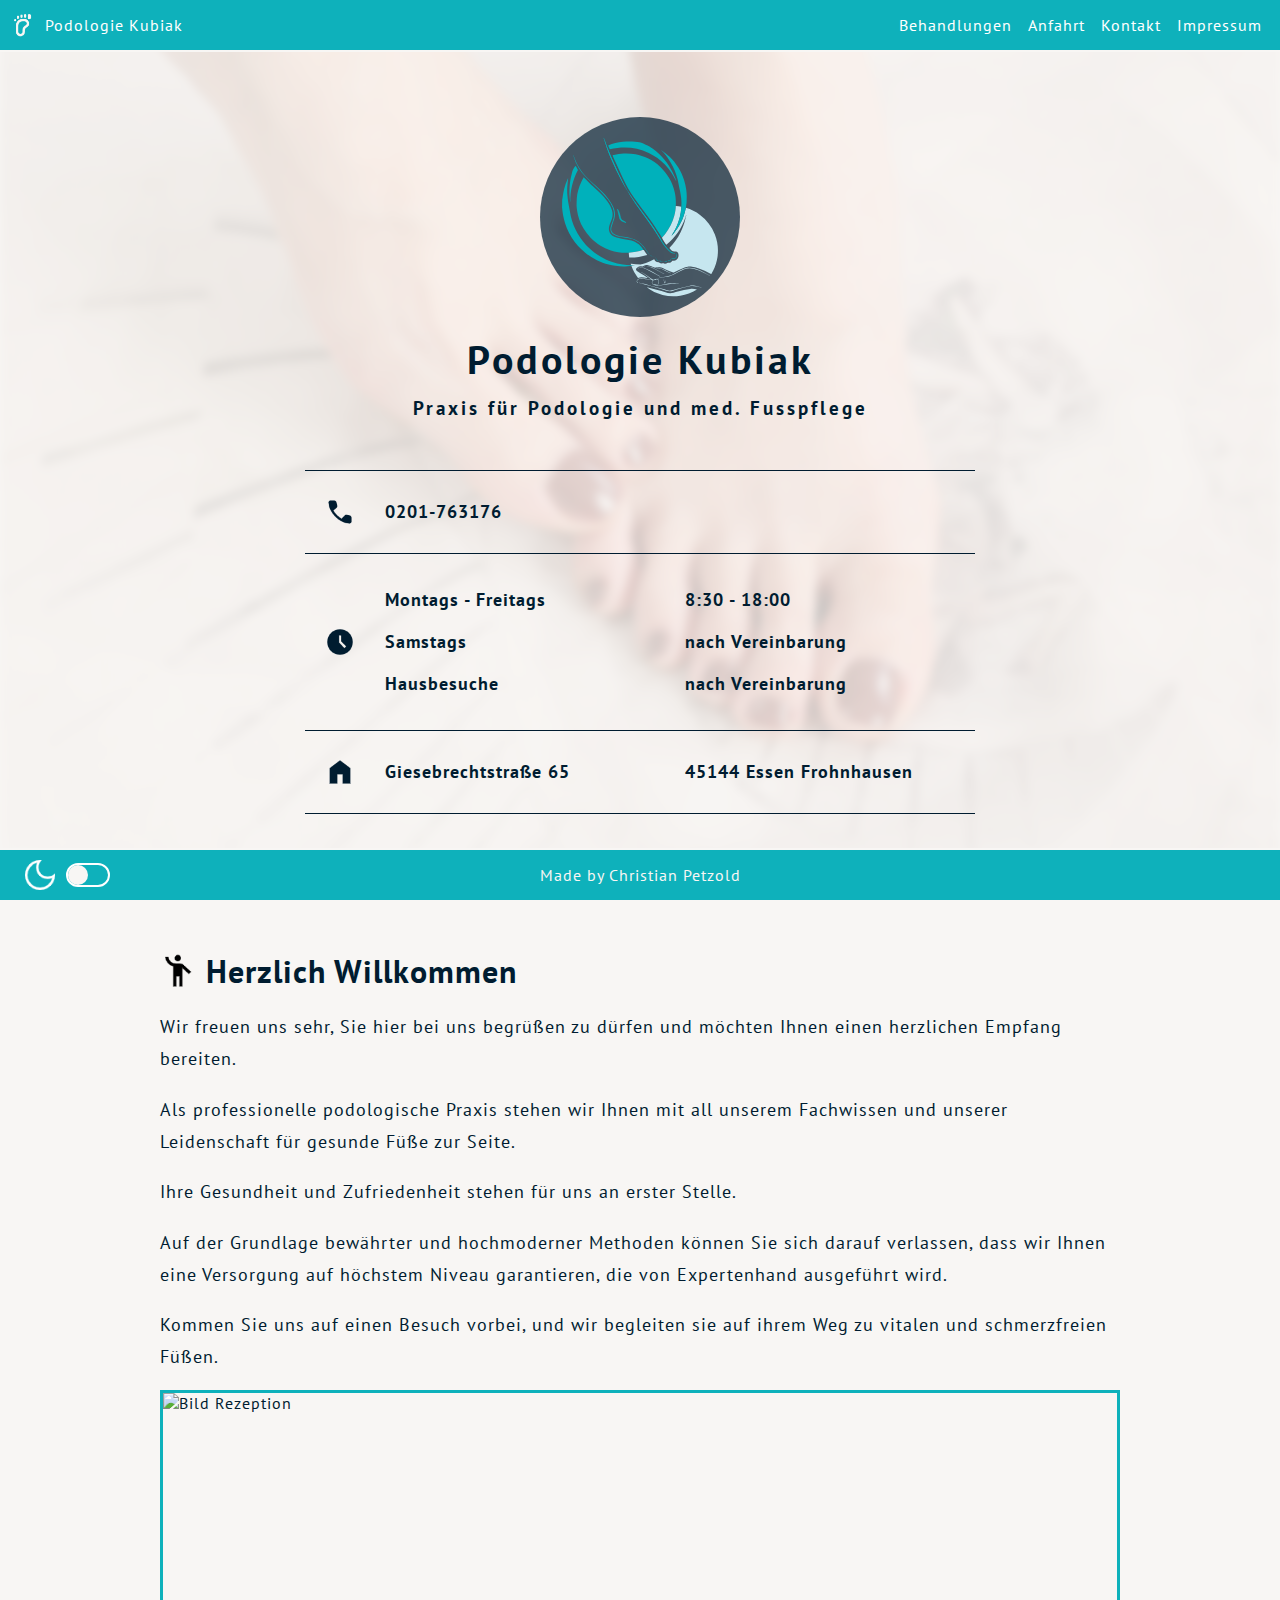
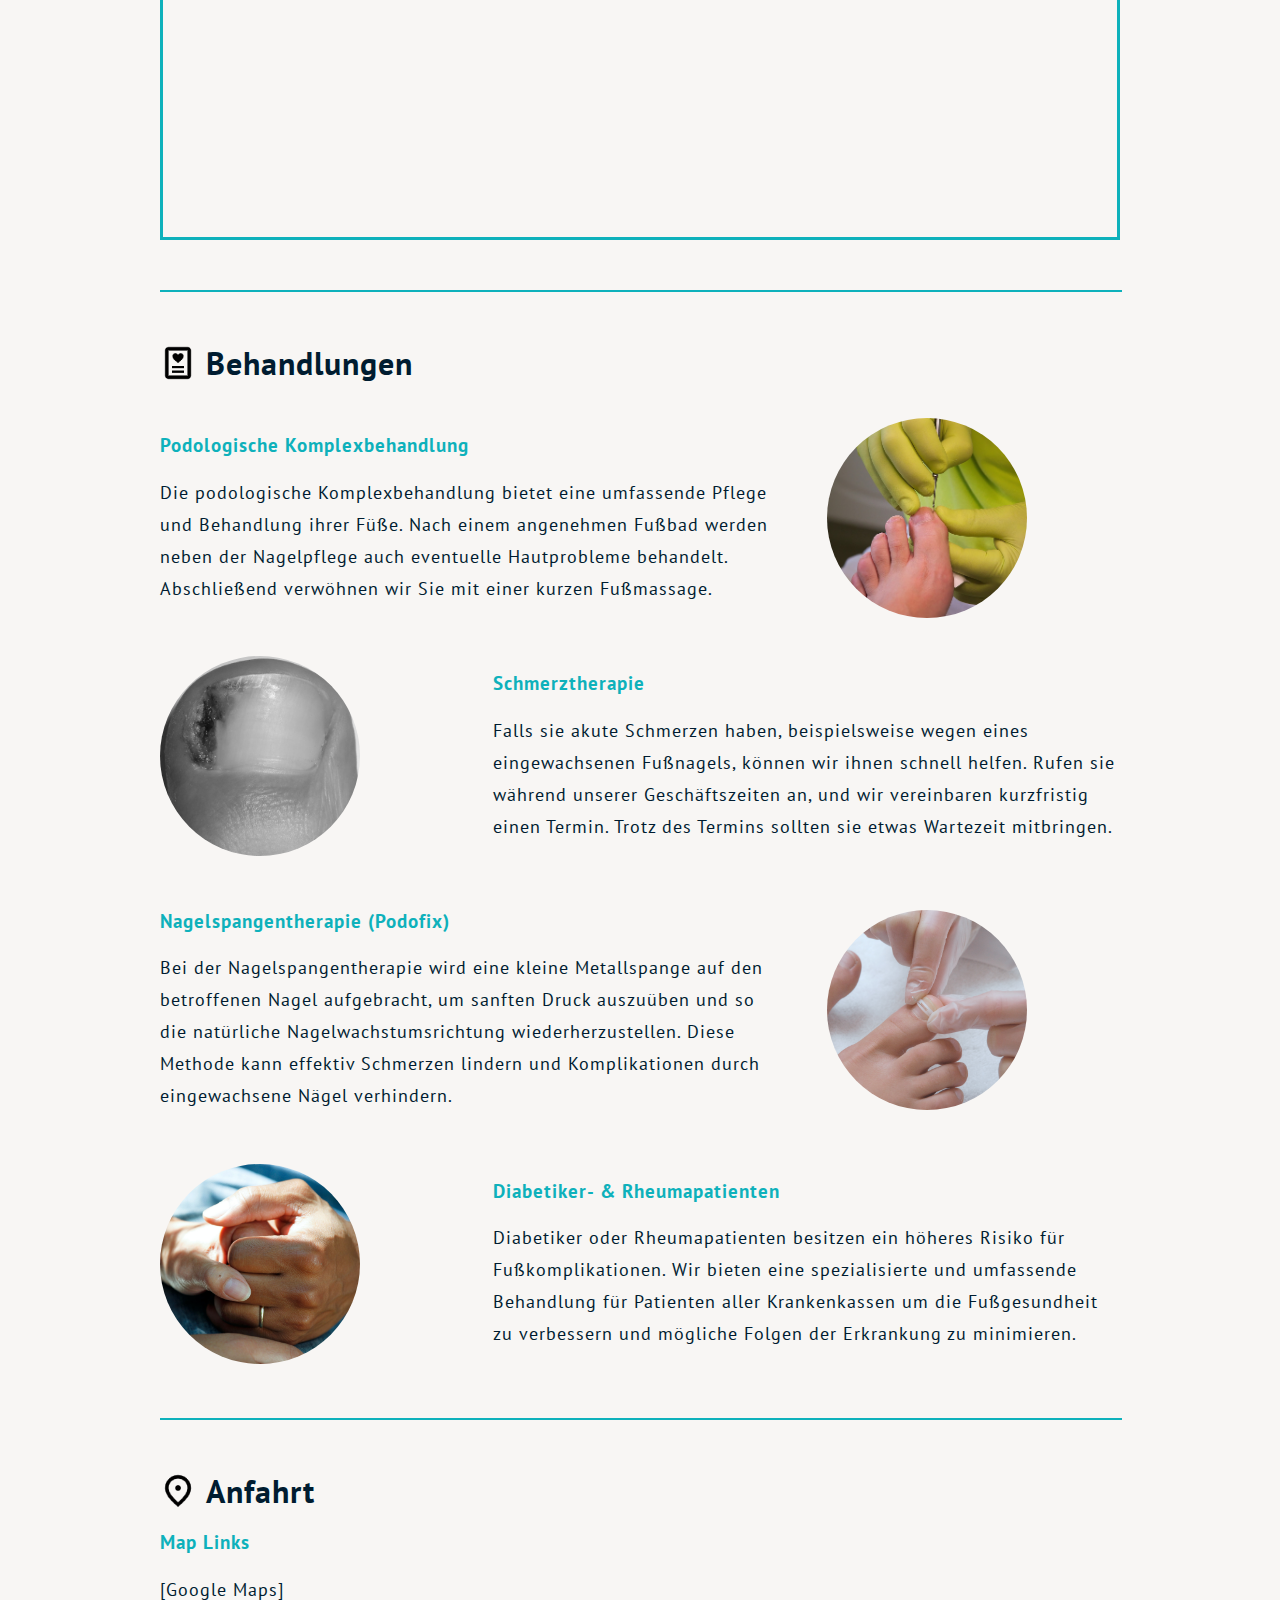
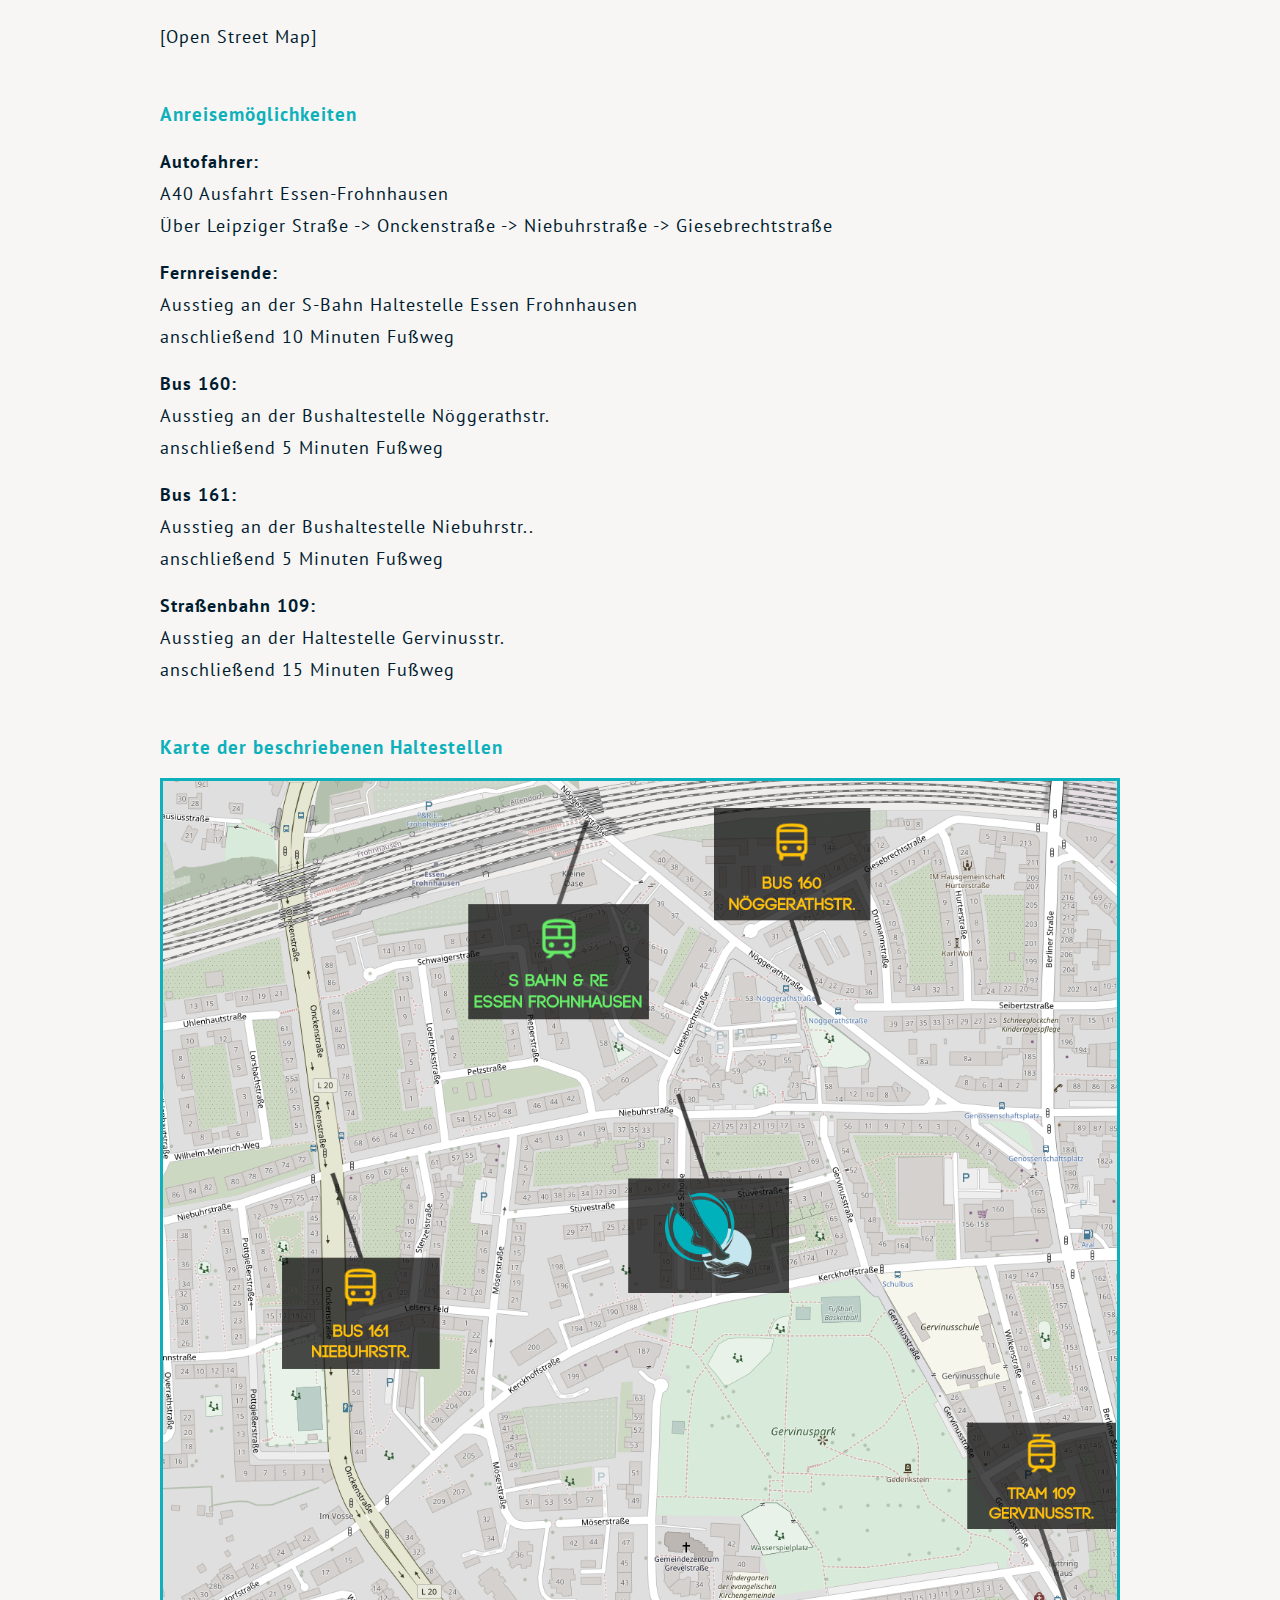
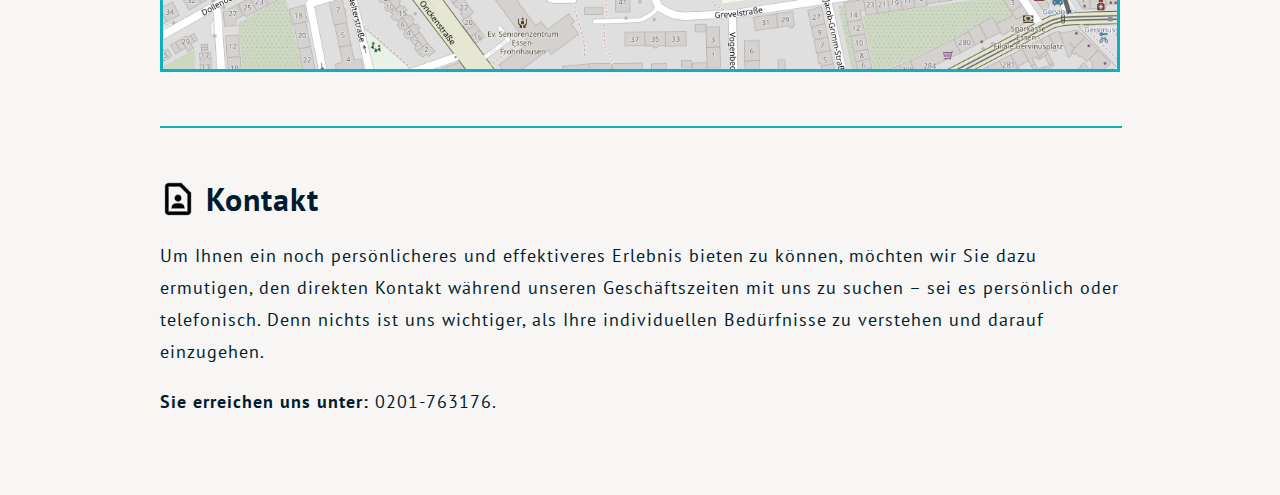
==== commit cffab81d: "work on anfahrt section" ====
--- a/index.html
+++ b/index.html
@@ -51,11 +51,11 @@
             </div>
             <div class="info-grid">
                 <div id="phone" class="info-grid-item">
-                    <img class="icon-to-filter" src="assets/images/icons/phone.png">
+                    <img class="icon-to-filter" src="assets/images/icons/phone.png" alt="Phone Icon">
                     <p><a href="tel:0201-763176">0201-763176</a></p>
                 </div>
                 <div id="time" class="info-grid-item">
-                    <img class="icon-to-filter" src="assets/images/icons/time.png">
+                    <img class="icon-to-filter" src="assets/images/icons/time.png" alt="Time Icon">
                     <div class="time-table">
                         <p id="text1">Montags - Freitags</p>
                         <p id="time1">8:30 - 18:00</p>
@@ -68,7 +68,7 @@
 
                 </div>
                 <div id="address" class="info-grid-item">
-                    <img class="icon-to-filter" src="assets/images/icons/home.png">
+                    <img class="icon-to-filter" src="assets/images/icons/home.png" alt="Home Icon">
                     <div class="address-table">
 
                     </div>
@@ -103,8 +103,8 @@
         <div class="wrapper">
             <div>
                 <header class="section-header">
-                    <img src="assets/images/icons/person-wave.png" class="icon-to-filter">
-                    <h2>Herzlich Wilkommen</h2>
+                    <img src="assets/images/icons/person-wave.png" class="icon-to-filter" alt="Person Winken Icon">
+                    <h2>Herzlich Willkommen</h2>
                 </header>
                 <p>
                     Wir freuen uns sehr, Sie hier bei uns begrüßen zu dürfen und möchten Ihnen einen herzlichen Empfang
@@ -151,7 +151,7 @@
 
 
             <header id="behandlungen" class="section-header">
-                <img src="assets/images/icons/diagnosis.png" class="icon-to-filter">
+                <img src="assets/images/icons/diagnosis.png" class="icon-to-filter" alt="Diagnose Icon">
                 <h2>Behandlungen</h2>
             </header>
 
@@ -163,7 +163,7 @@
                         behandelt.
                         Abschließend verwöhnen wir Sie mit einer kurzen Fußmassage.</p>
                 </div>
-                <img id="ti1" src="assets/images/treatment/komplexbehandlung.jpg">
+                <img id="ti1" src="assets/images/treatment/komplexbehandlung.jpg" alt="Podologische Komplexbehandlung">
                 <div id="tt2">
                     <h3>Schmerztherapie</h3>
                     <p>Falls sie akute Schmerzen haben, beispielsweise wegen eines eingewachsenen Fußnagels, können wir
@@ -171,7 +171,7 @@
                         Rufen sie während unserer Geschäftszeiten an, und wir vereinbaren kurzfristig einen Termin.
                         Trotz des Termins sollten sie etwas Wartezeit mitbringen.</p>
                 </div>
-                <img id="ti2" src="assets/images/treatment/eingewachsen.jpg">
+                <img id="ti2" src="assets/images/treatment/eingewachsen.jpg" alt="Eingewachsener Zehnagel Entzündet">
                 <div id="tt3">
                     <h3>Nagelspangentherapie (Podofix)</h3>
                     <p> Bei der Nagelspangentherapie wird eine kleine Metallspange auf den betroffenen Nagel
@@ -180,47 +180,64 @@
                         Diese Methode kann effektiv Schmerzen lindern und Komplikationen durch eingewachsene Nägel
                         verhindern.</p>
                 </div>
-                <img id="ti3" src="assets/images/treatment/pofofix.jpg">
+                <img id="ti3" src="assets/images/treatment/podofix.jpg" alt="Podofix Nagelspange">
                 <div id="tt4">
                     <h3>Diabetiker- & Rheumapatienten</h3>
                     <p>
-                        Diabetiker oder Rheumapatientienten besitzen ein höheres Risiko für Fußkomplikationen.
+                        Diabetiker oder Rheumapatienten besitzen ein höheres Risiko für Fußkomplikationen.
                         Wir bieten eine spezialisierte und umfassende Behandlung für Patienten aller Krankenkassen um
                         die Fußgesundheit zu verbessern und mögliche Folgen der Erkrankung zu minimieren.
                     </p>
                 </div>
-                <img id="ti4" src="assets/images/treatment/patient.jpg">
+                <img id="ti4" src="assets/images/treatment/patient.jpg" alt="Vertrauen">
             </div>
 
             <hr class="section-divider">
 
             <div>
                 <header id="anfahrt" class="section-header">
-                    <img src="assets/images/icons/location.png" class="icon-to-filter">
+                    <img src="assets/images/icons/location.png" class="icon-to-filter" alt="Location Icon">
                     <h2>Anfahrt</h2>
                 </header>
+                <h3>Map Links</h3>
                 <ul class="transit-list">
-                    <li><a href="https://goo.gl/maps/pxqAhX6qdUjg96m56">[Hier finden Sie uns auf Google Maps]</a>
+                    <li><a href="https://goo.gl/maps/pxqAhX6qdUjg96m56"><p>[Google Maps]</p></a>
+                    <li><a href="https://osm.org/go/0GGucW6as?m=&way=277863354"><p>[Open Street Map]</p></a>
+                    </li>
+                </ul>
+                <h3>Anreisemöglichkeiten</h3>
+                <ul class="transit-list">
+                    <li><p style="font-weight: bold">Autofahrer:</p>
+                        <p>A40 Ausfahrt Essen-Frohnhausen</p>
+                        <p>Über Leipziger Straße -> Onckenstraße -> Niebuhrstraße -> Giesebrechtstraße </p>
                     </li>
                     <li><p style="font-weight: bold">Fernreisende:</p>
                         <p>Ausstieg an der S-Bahn Haltestelle Essen Frohnhausen</p>
-                        <p>+ 10 Minuten Fußweg</p></li>
+                        <p>anschließend 10 Minuten Fußweg</p></li>
                     <li>
                         <p style="font-weight: bold">Bus 160:</p>
                         <p>Ausstieg an der Bushaltestelle Nöggerathstr.</p>
-                        <p>+ 5 Minuten Fußweg</p></li>
+                        <p>anschließend 5 Minuten Fußweg</p>
+                    </li>
+                    <li>
+                        <p style="font-weight: bold">Bus 161:</p>
+                        <p>Ausstieg an der Bushaltestelle Niebuhrstr..</p>
+                        <p>anschließend 5 Minuten Fußweg</p></li>
                     <li>
                         <p style="font-weight: bold">Straßenbahn 109:</p>
                         <p>Ausstieg an der Haltestelle Gervinusstr.</p>
-                        <p>+ 15 Minuten Fußweg</p></li>
+                        <p>anschließend 15 Minuten Fußweg</p></li>
                 </ul>
+                <h3>Karte der beschriebenen Haltestellen</h3>
+                <img class="map-img" src="assets/images/map/anfahrt.png" alt="Karte der beschriebenen Haltestellen">
+
             </div>
 
             <hr class="section-divider">
 
             <div>
                 <header id="kontakt" class="section-header">
-                    <img src="assets/images/icons/contact.png" class="icon-to-filter">
+                    <img src="assets/images/icons/contact.png" class="icon-to-filter" alt="Contact Icon">
                     <h2>Kontakt</h2>
                 </header>
                 <p>
--- a/styles.css
+++ b/styles.css
@@ -79,9 +79,17 @@
     border: 1px solid var(--theme-accent-color);
 }
 
+ul{
+    list-style-position: inside;
+    list-style-type: none;
+    padding-left: 0;
+    margin-bottom: 50px;
+}
+
 li {
     font-size: 1.2rem;
     line-height: 2rem;
+    margin-bottom: 15px;
 }
 
 a {
@@ -356,7 +364,7 @@
 
 .wrapper {
     width: clamp(250px, 75%, 1000px);
-    margin: 0 60px 0 0;
+    margin-bottom: 60px;
 }
 
 .section-header {
@@ -398,12 +406,12 @@
     border-radius: 50%;
 }
 
-#tt1{
+#tt1 {
     grid-column: 1/3;
     grid-row: 1;
 }
 
-#ti1{
+#ti1 {
     grid-column: 3;
     grid-row: 1;
 }
@@ -414,17 +422,17 @@
     filter: grayscale(1);
 }
 
-#tt2{
+#tt2 {
     grid-column: 2/4;
     grid-row: 2;
 }
 
-#tt3{
+#tt3 {
     grid-column: 1/3;
     grid-row: 3;
 }
 
-#ti3{
+#ti3 {
     grid-column: 3;
     grid-row: 3;
 }
@@ -434,7 +442,7 @@
     grid-row: 4;
 }
 
-#tt4{
+#tt4 {
     grid-column: 2/4;
     grid-row: 4;
 }
@@ -442,6 +450,12 @@
 
 .transit-list p {
     margin: 0;
+}
+
+.map-img {
+    width: clamp(200px, 1000px, 100%);
+    border: 3px solid var(--theme-accent-color);
+    box-sizing: border-box;
 }
 
 footer {
@@ -571,15 +585,15 @@
 
 @media only screen and (max-width: 768px) {
 
-    h2{
+    h2 {
         font-size: 1.9rem;
     }
 
-    h3{
+    h3 {
         font-size: 1.1rem;
     }
 
-    p{
+    p {
         font-size: 0.9rem;
         line-height: 1.6rem;
     }
@@ -603,14 +617,14 @@
         width: 200px;
         margin: 5px 5px;
         font-size: 0.8rem;
-        letter-spacing: 0px;
+        letter-spacing: 0;
     }
 
     .slideshow-overlay-content .info-grid .info-grid-item img {
         width: 25px;
         height: 25px;
         margin: 0;
-        padding: 5px 20px 5px 0px;
+        padding: 5px 20px 5px 0;
     }
 
     .wrapper {
@@ -646,12 +660,12 @@
         border-radius: 50%;
     }
 
-    #tt1{
+    #tt1 {
         grid-column: 1;
         grid-row: 2;
     }
 
-    #ti1{
+    #ti1 {
         grid-column: 1;
         grid-row: 1;
     }
@@ -661,17 +675,17 @@
         grid-row: 3;
     }
 
-    #tt2{
+    #tt2 {
         grid-column: 1;
         grid-row: 4;
     }
 
-    #tt3{
+    #tt3 {
         grid-column: 1;
         grid-row: 6;
     }
 
-    #ti3{
+    #ti3 {
         grid-column: 1;
         grid-row: 5;
     }
@@ -681,7 +695,7 @@
         grid-row: 7;
     }
 
-    #tt4{
+    #tt4 {
         grid-column: 1;
         grid-row: 8;
     }
@@ -698,7 +712,7 @@
 
 @media only screen and  (max-width: 480px) {
 
-    p{
+    p {
         font-size: 0.8rem;
         line-height: 1.2rem;
     }
@@ -707,7 +721,7 @@
         font-size: 1.4rem;
     }
 
-    h3{
+    h3 {
         font-size: 1rem;
     }
 
